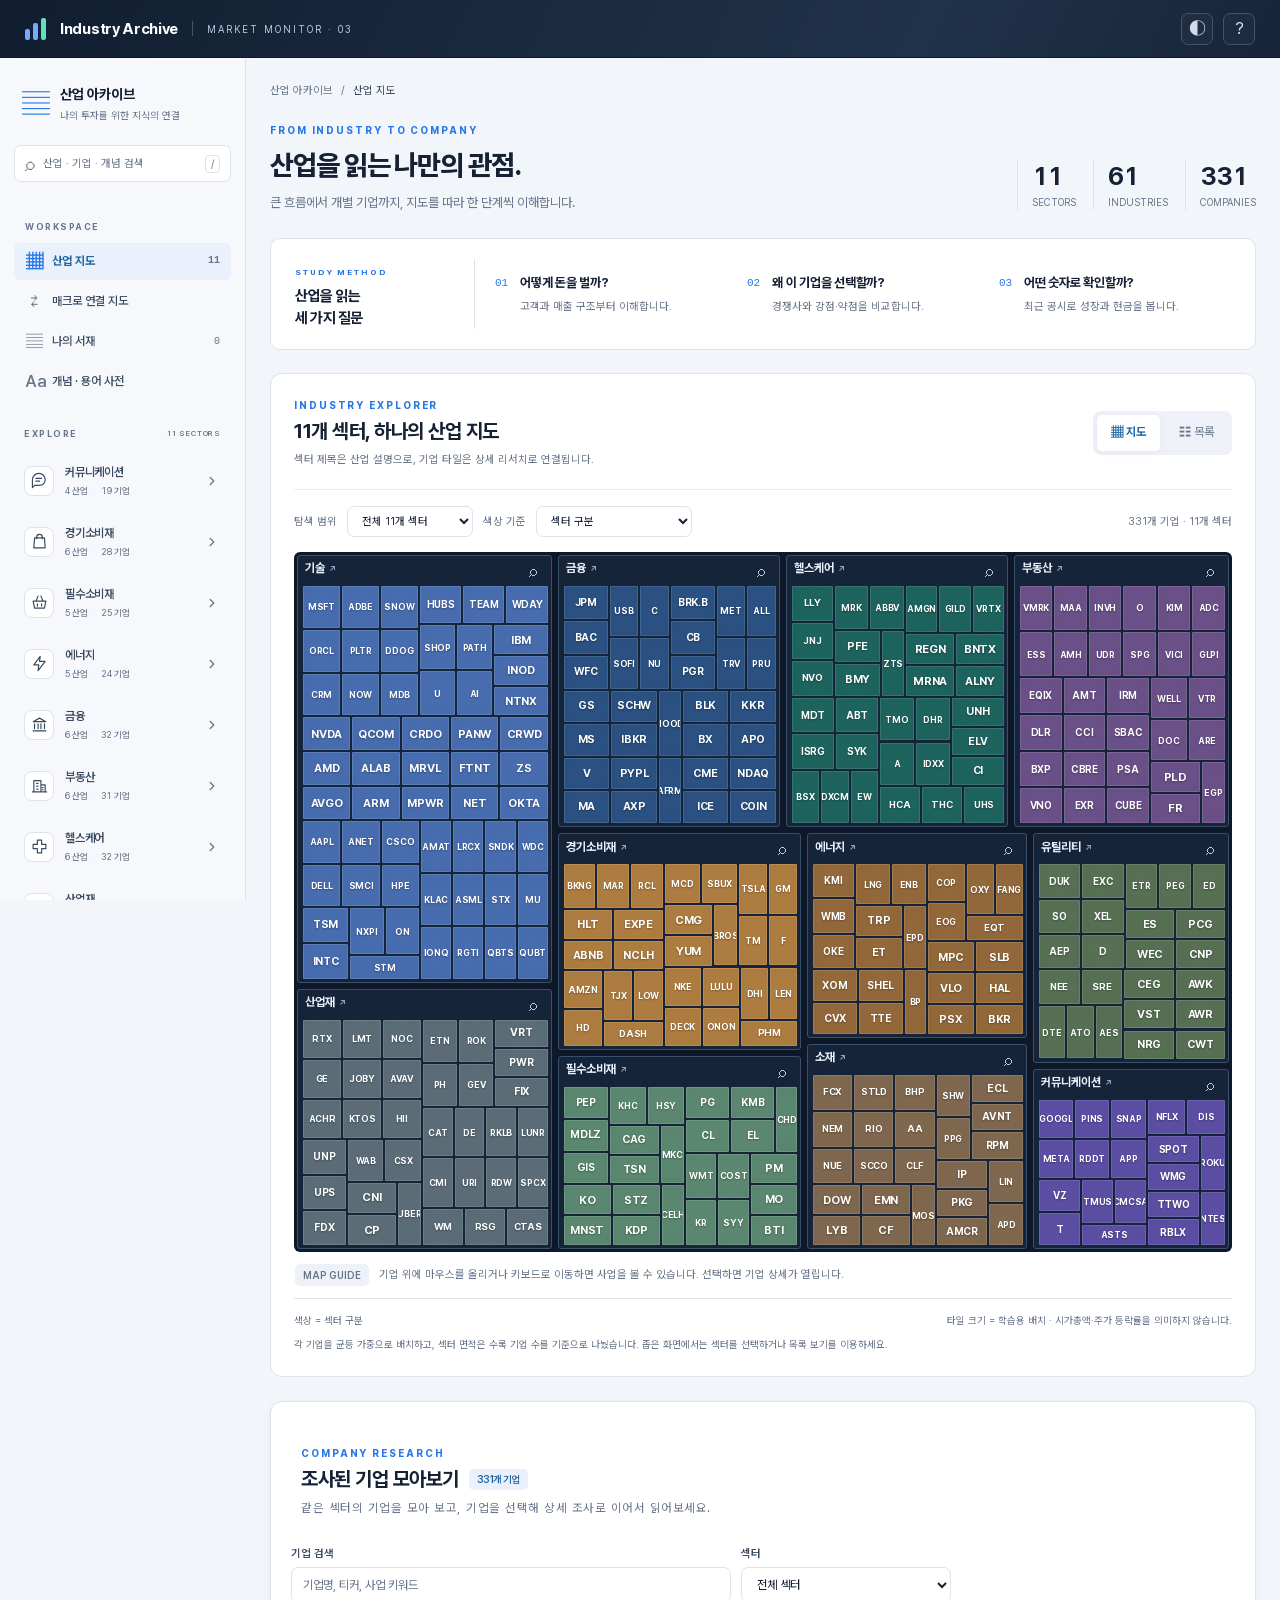
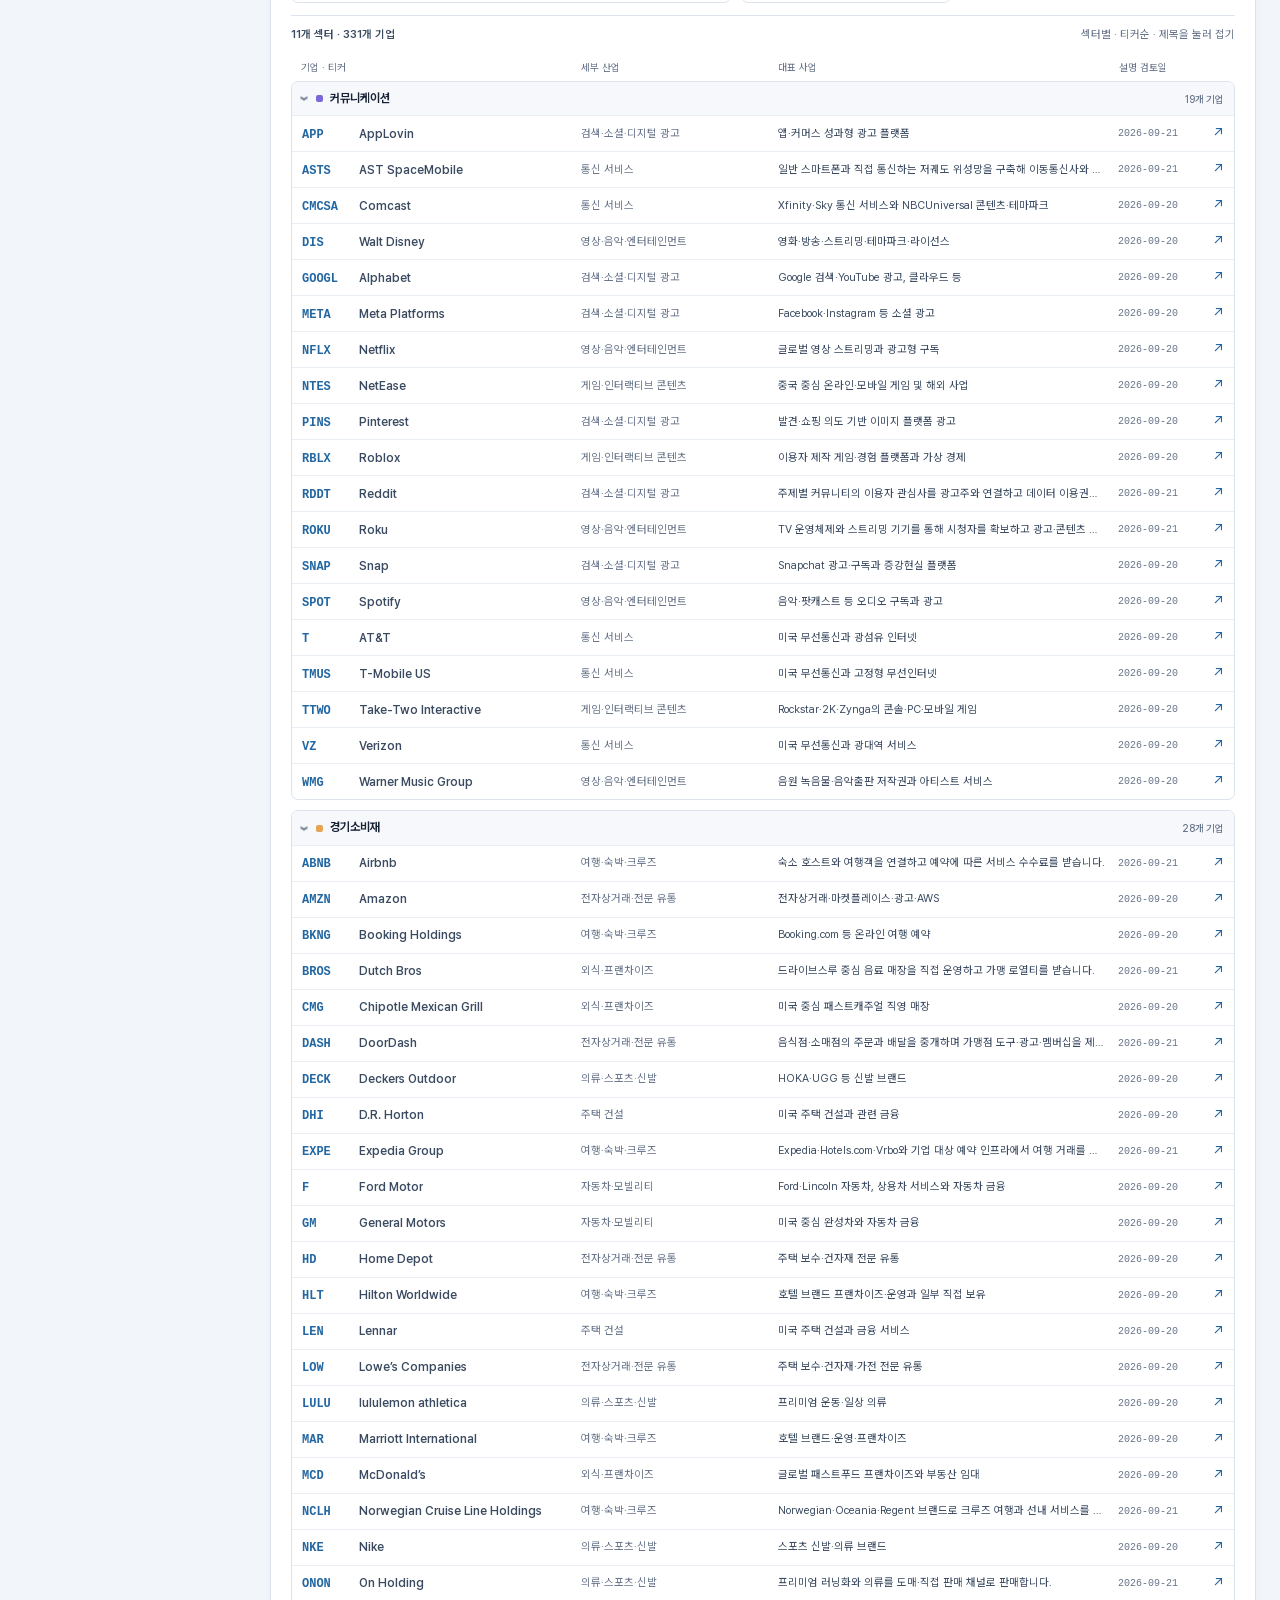
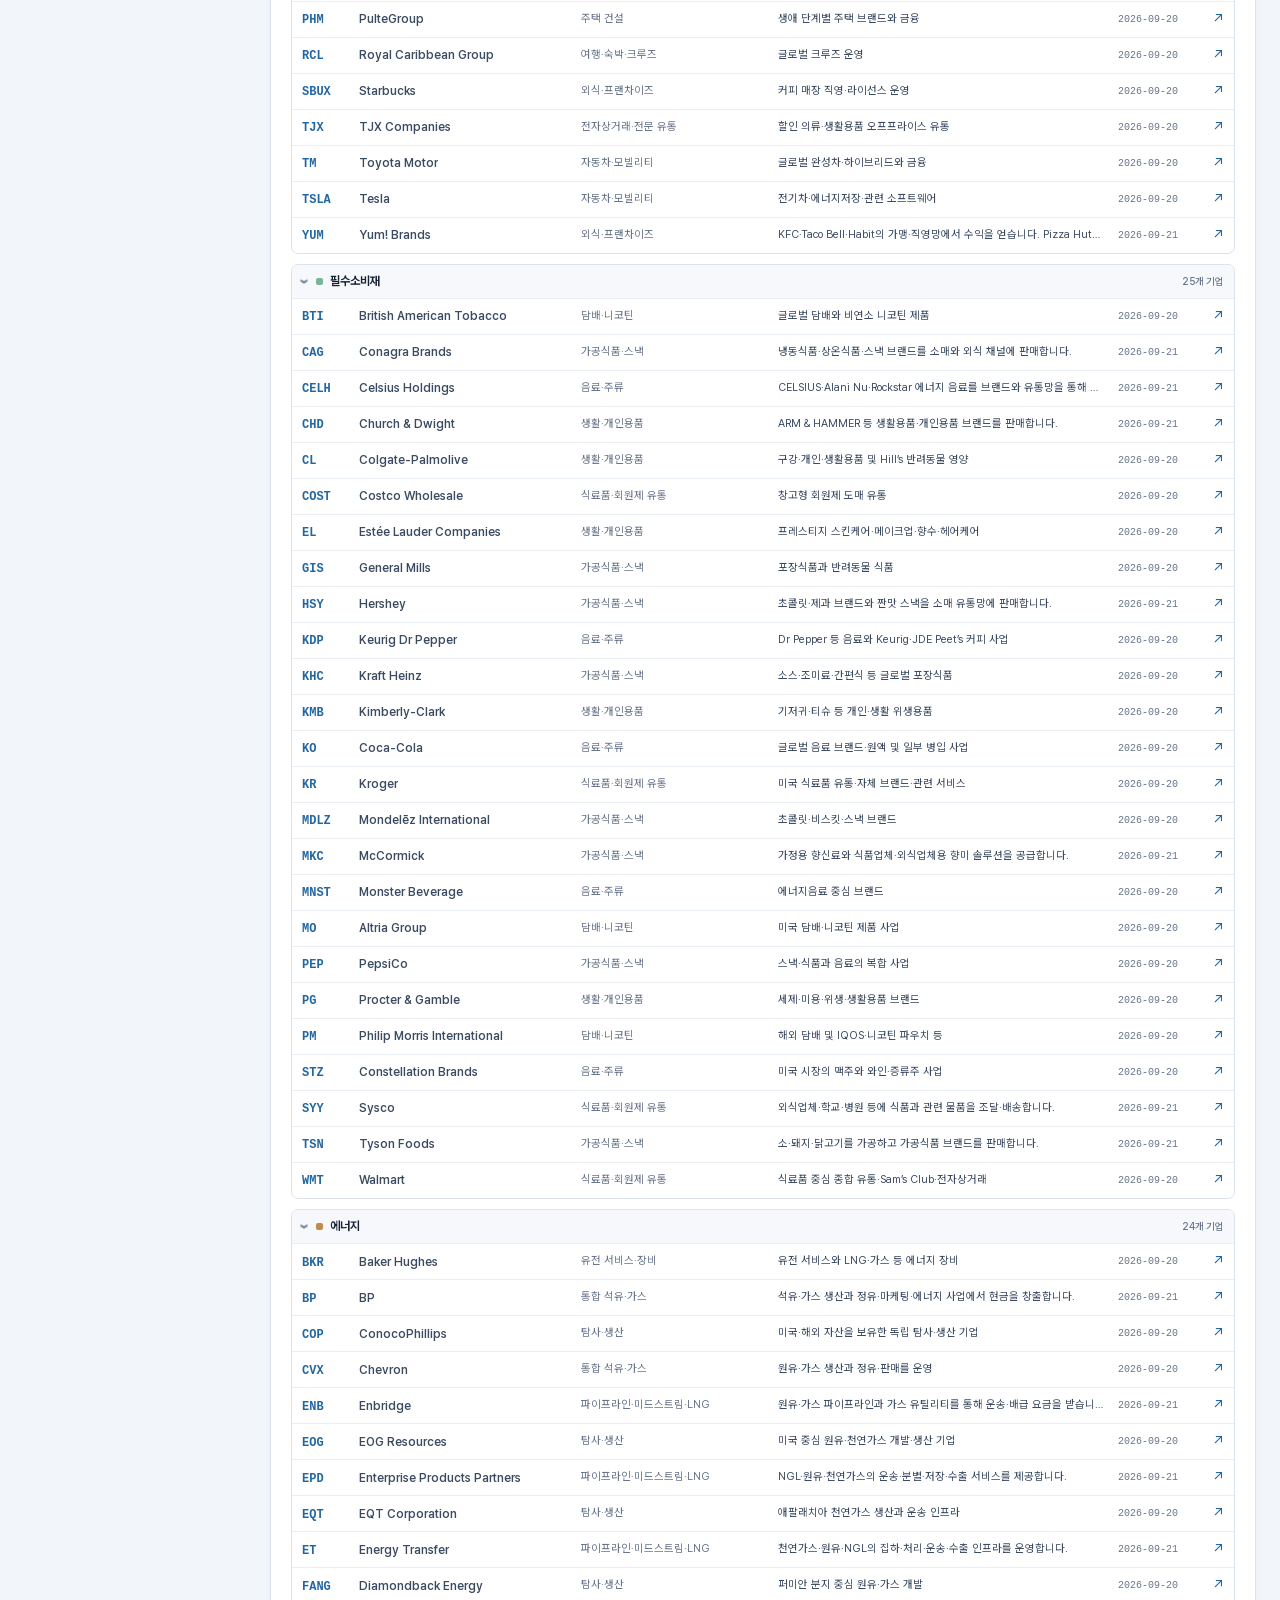
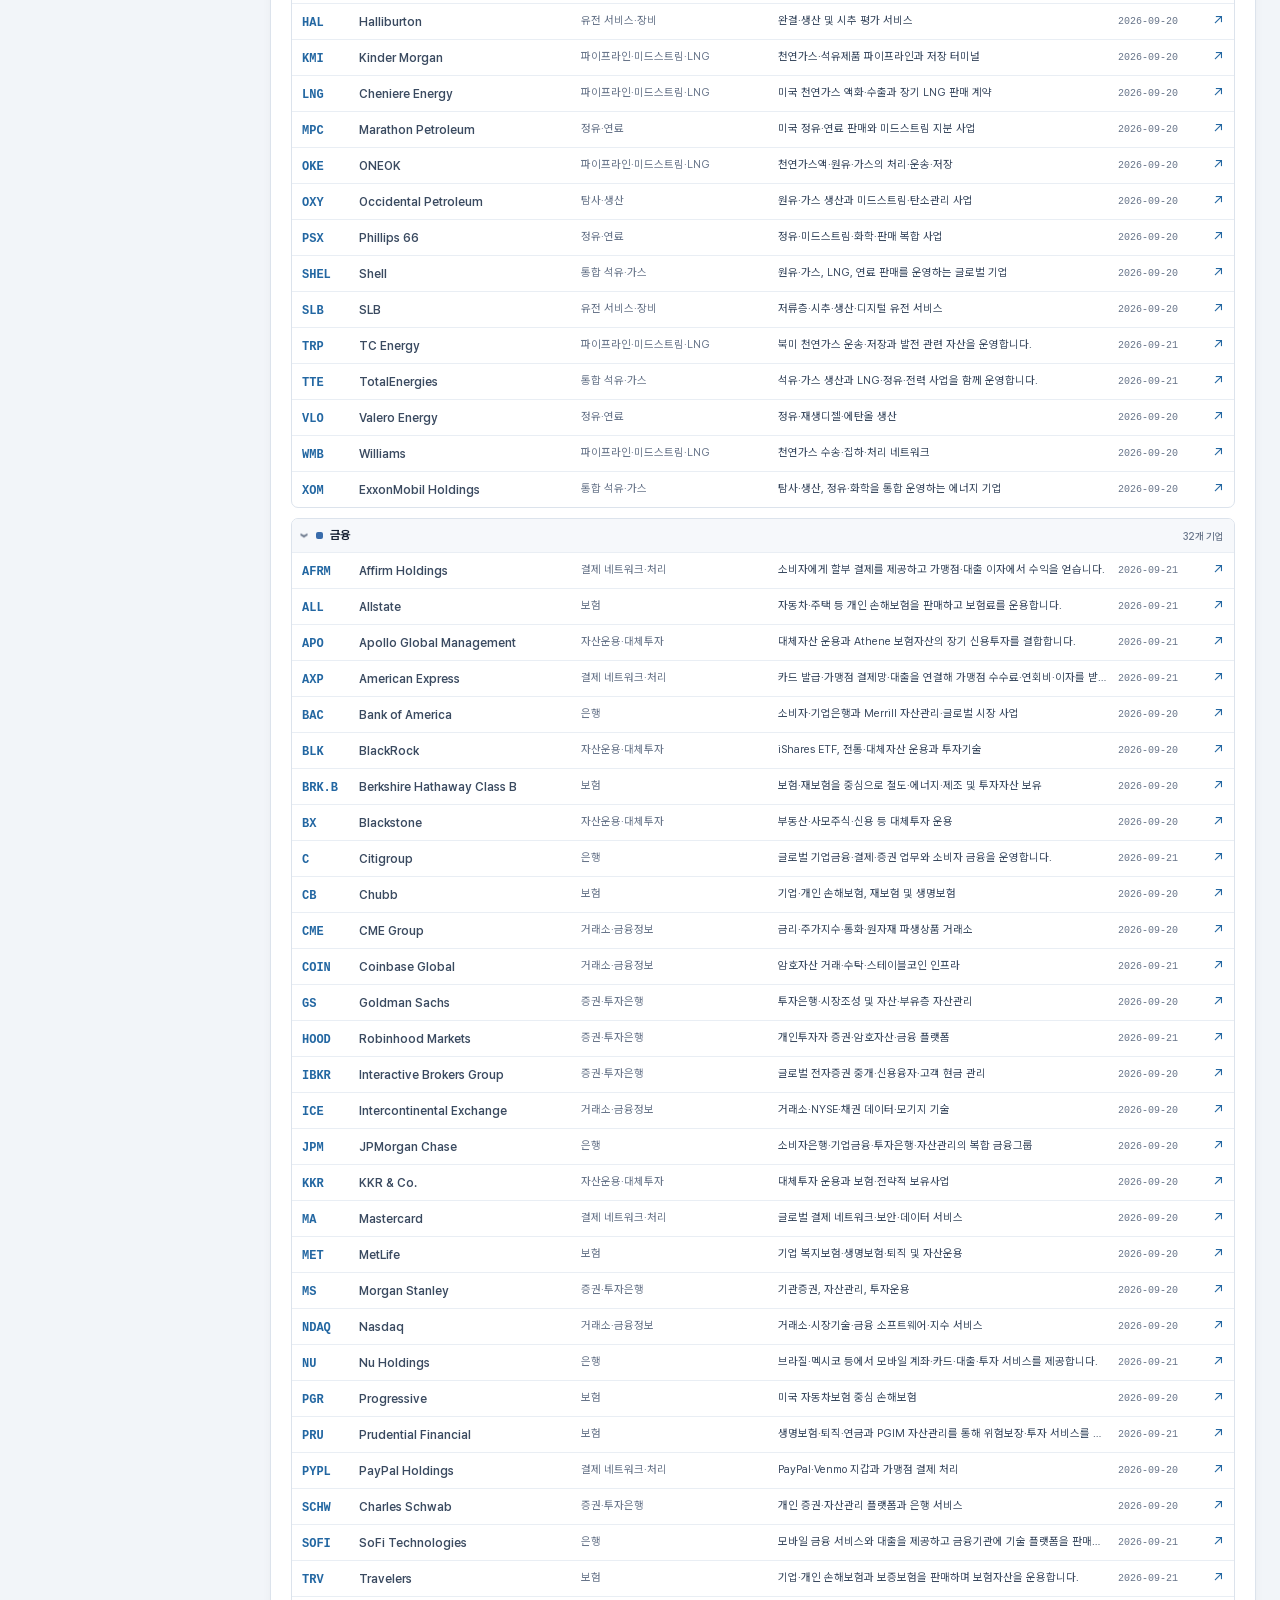
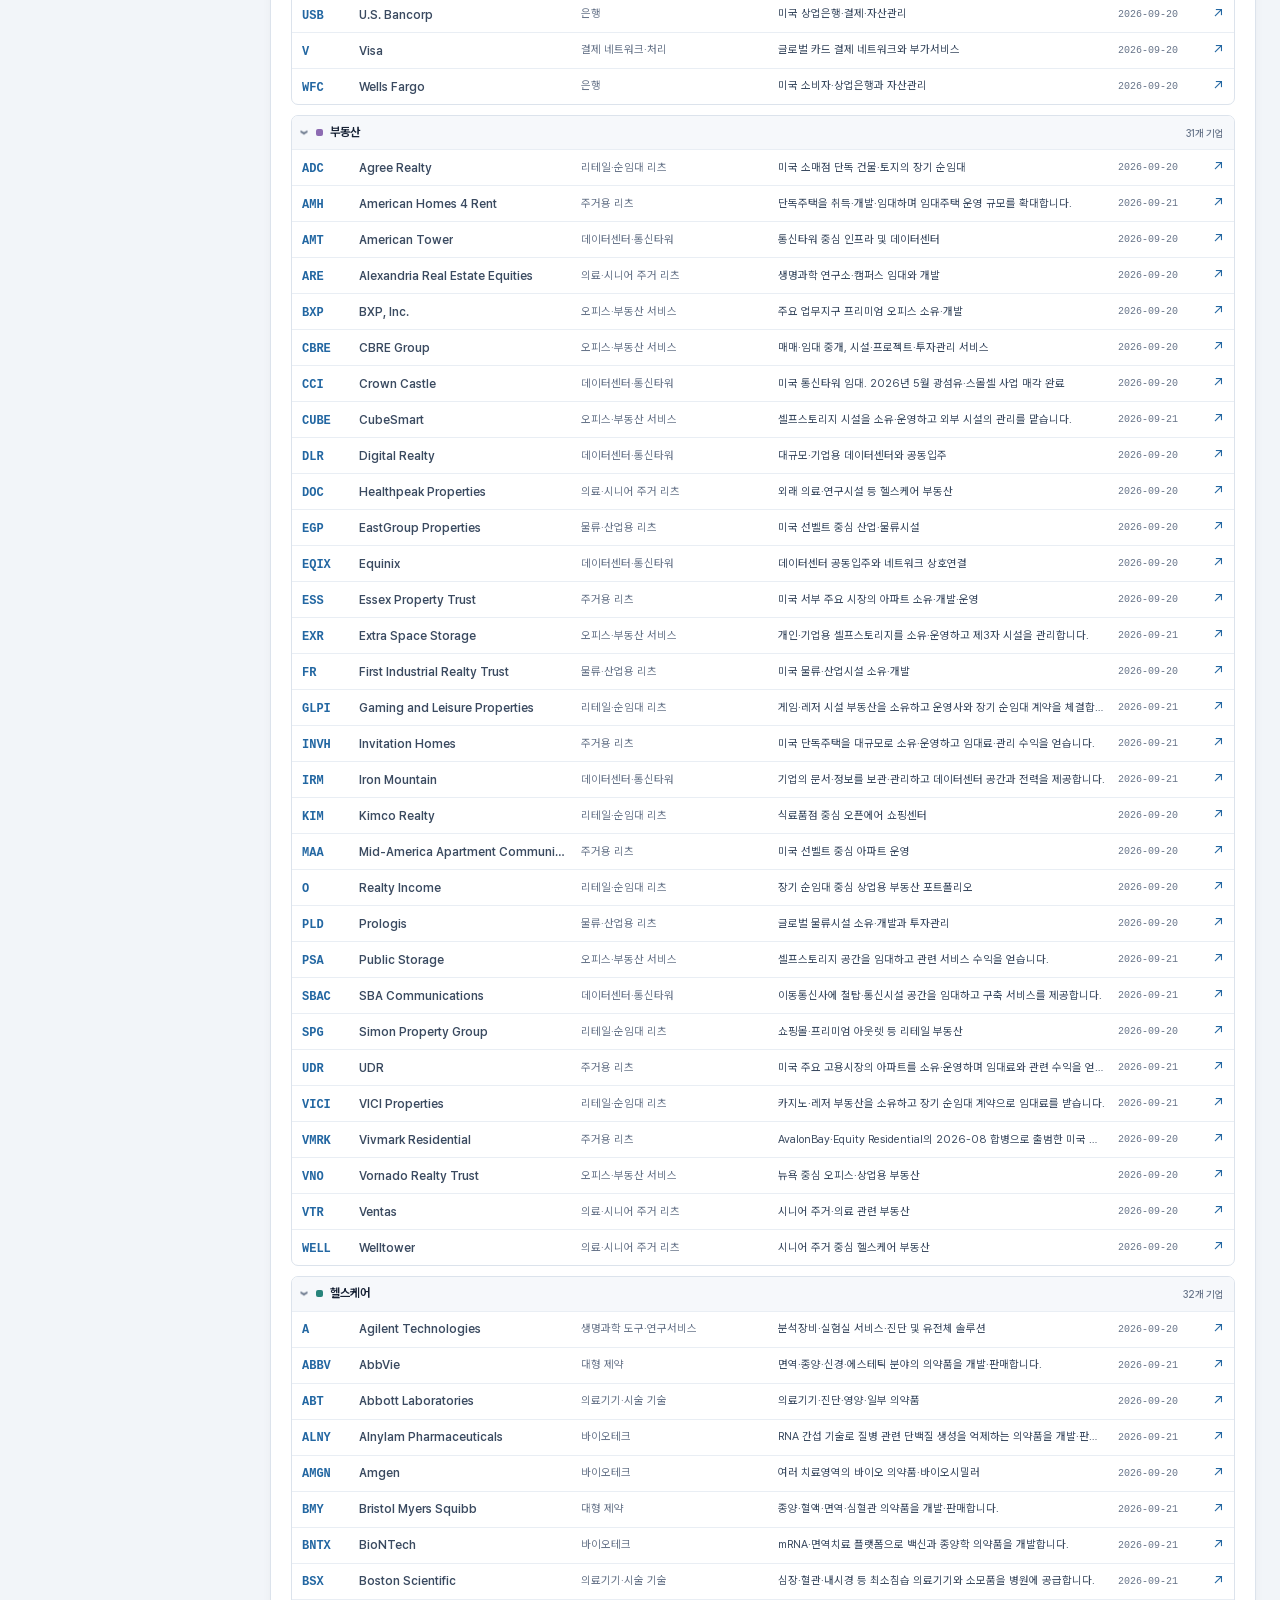
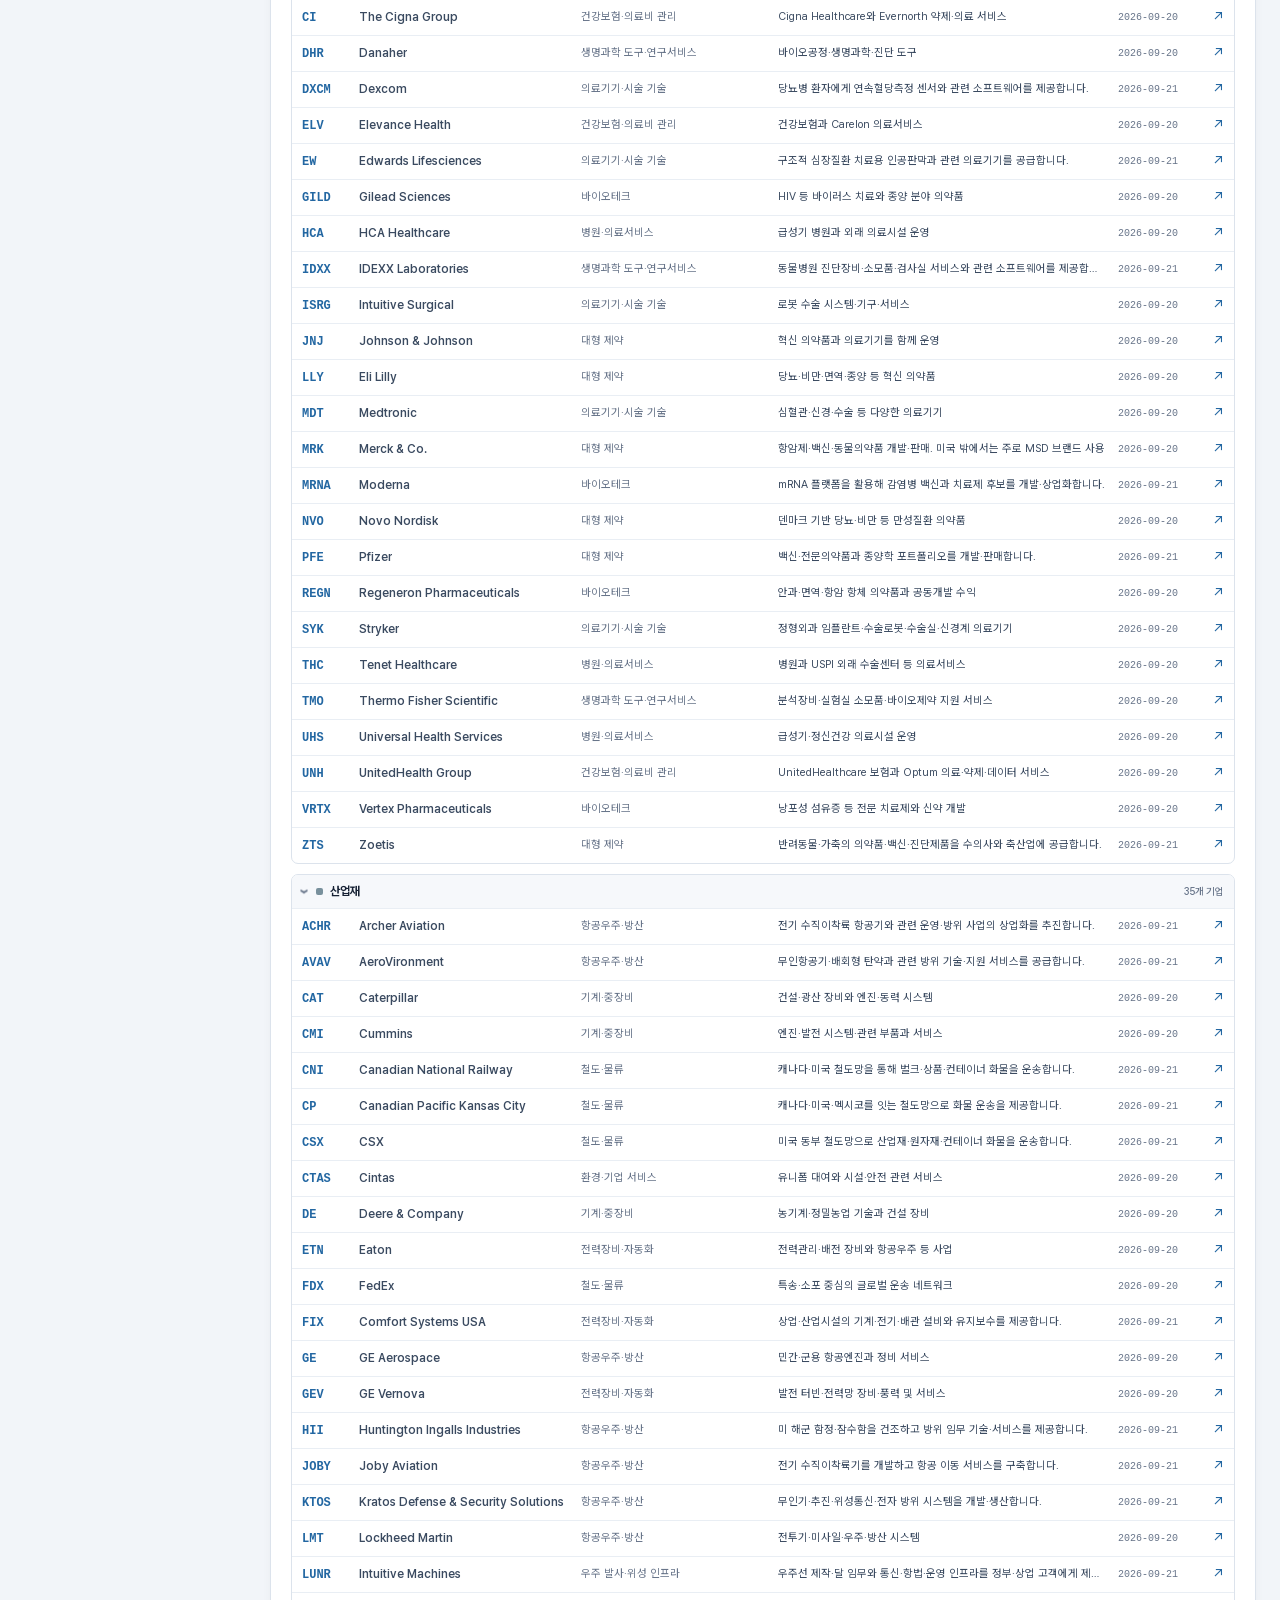
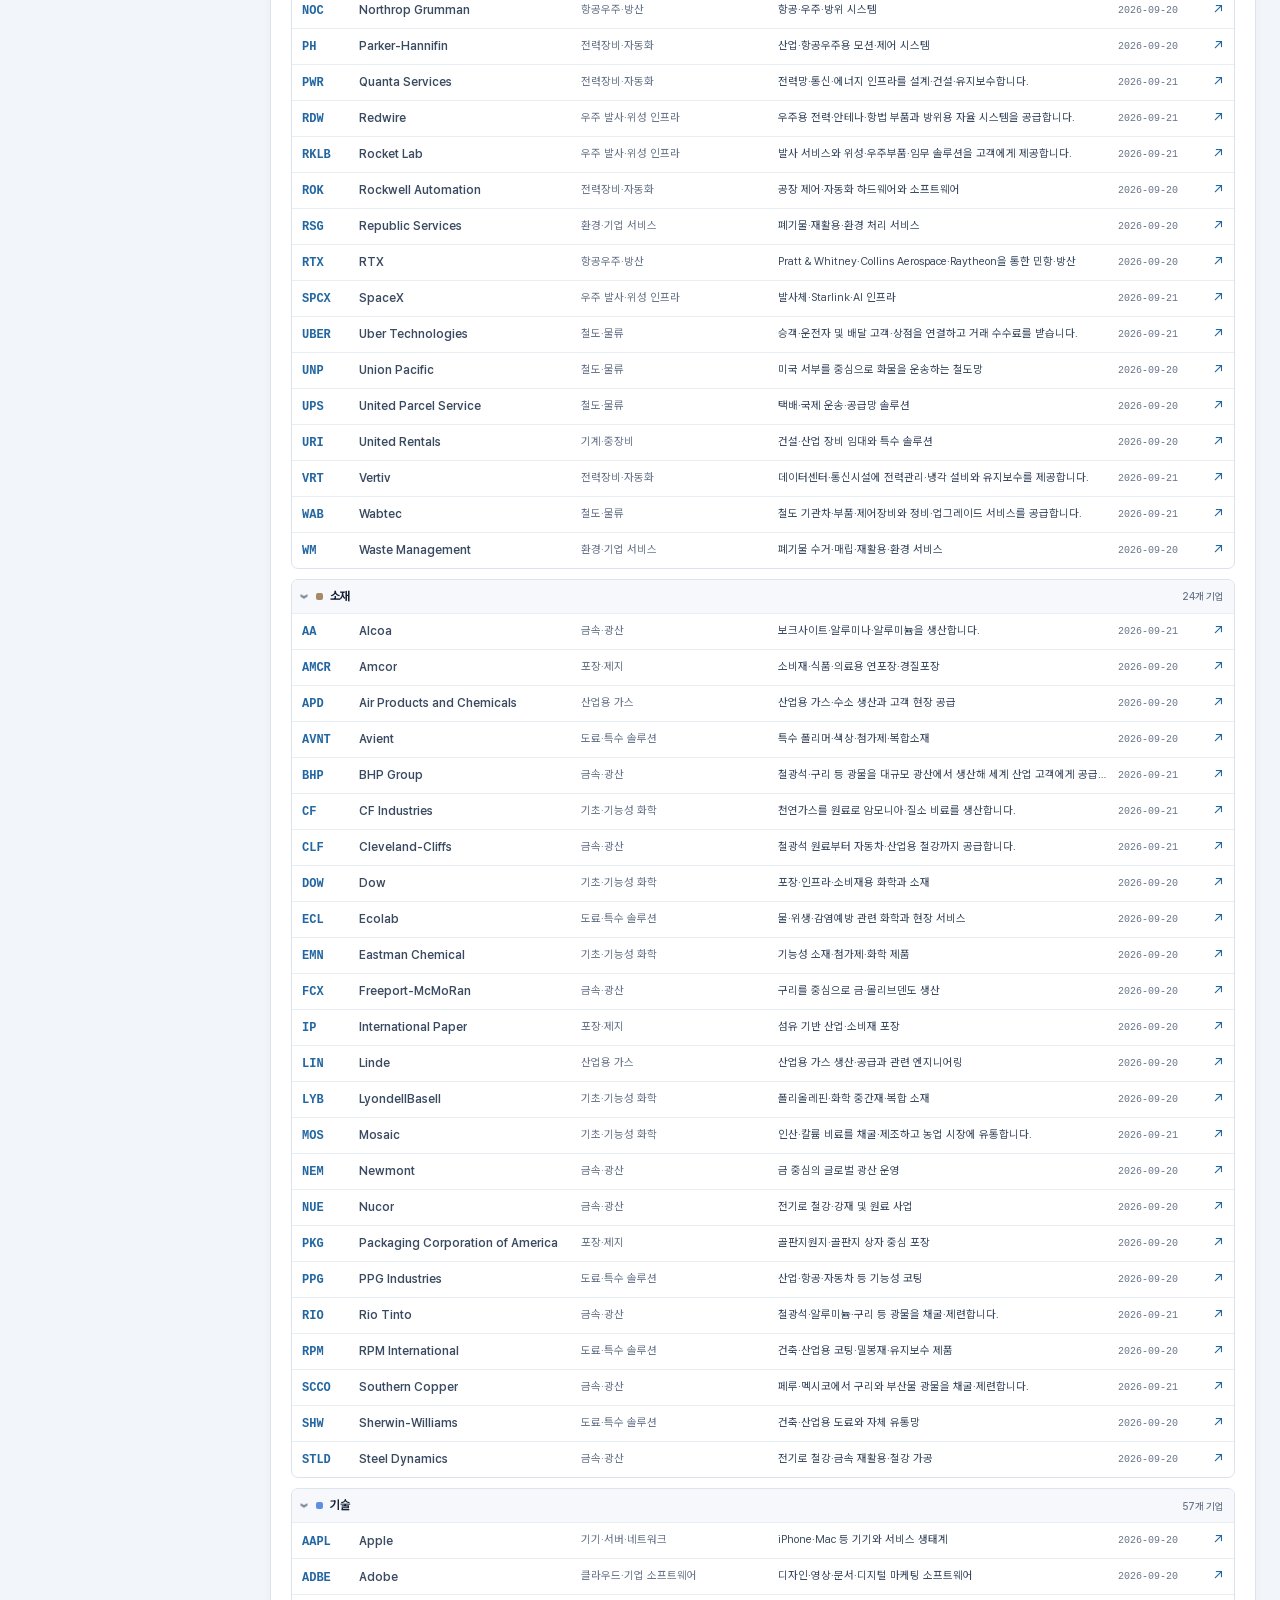
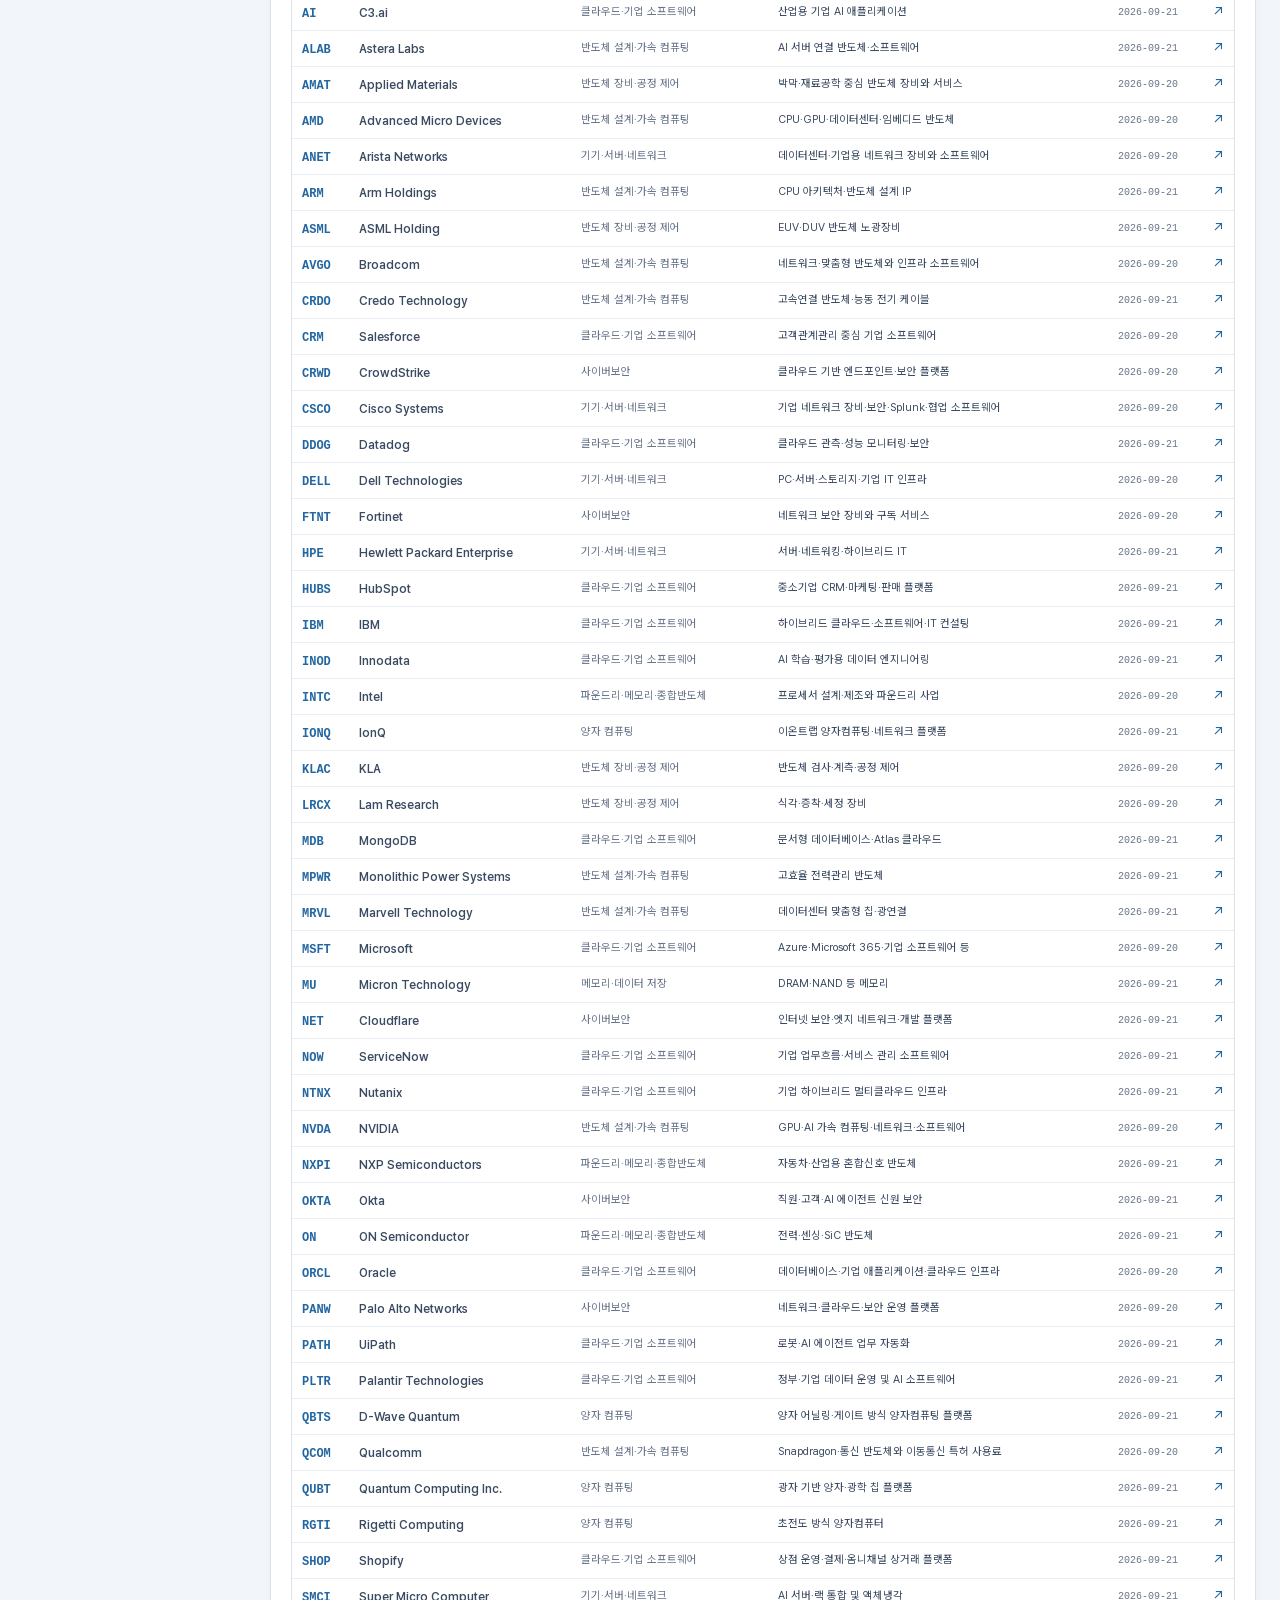
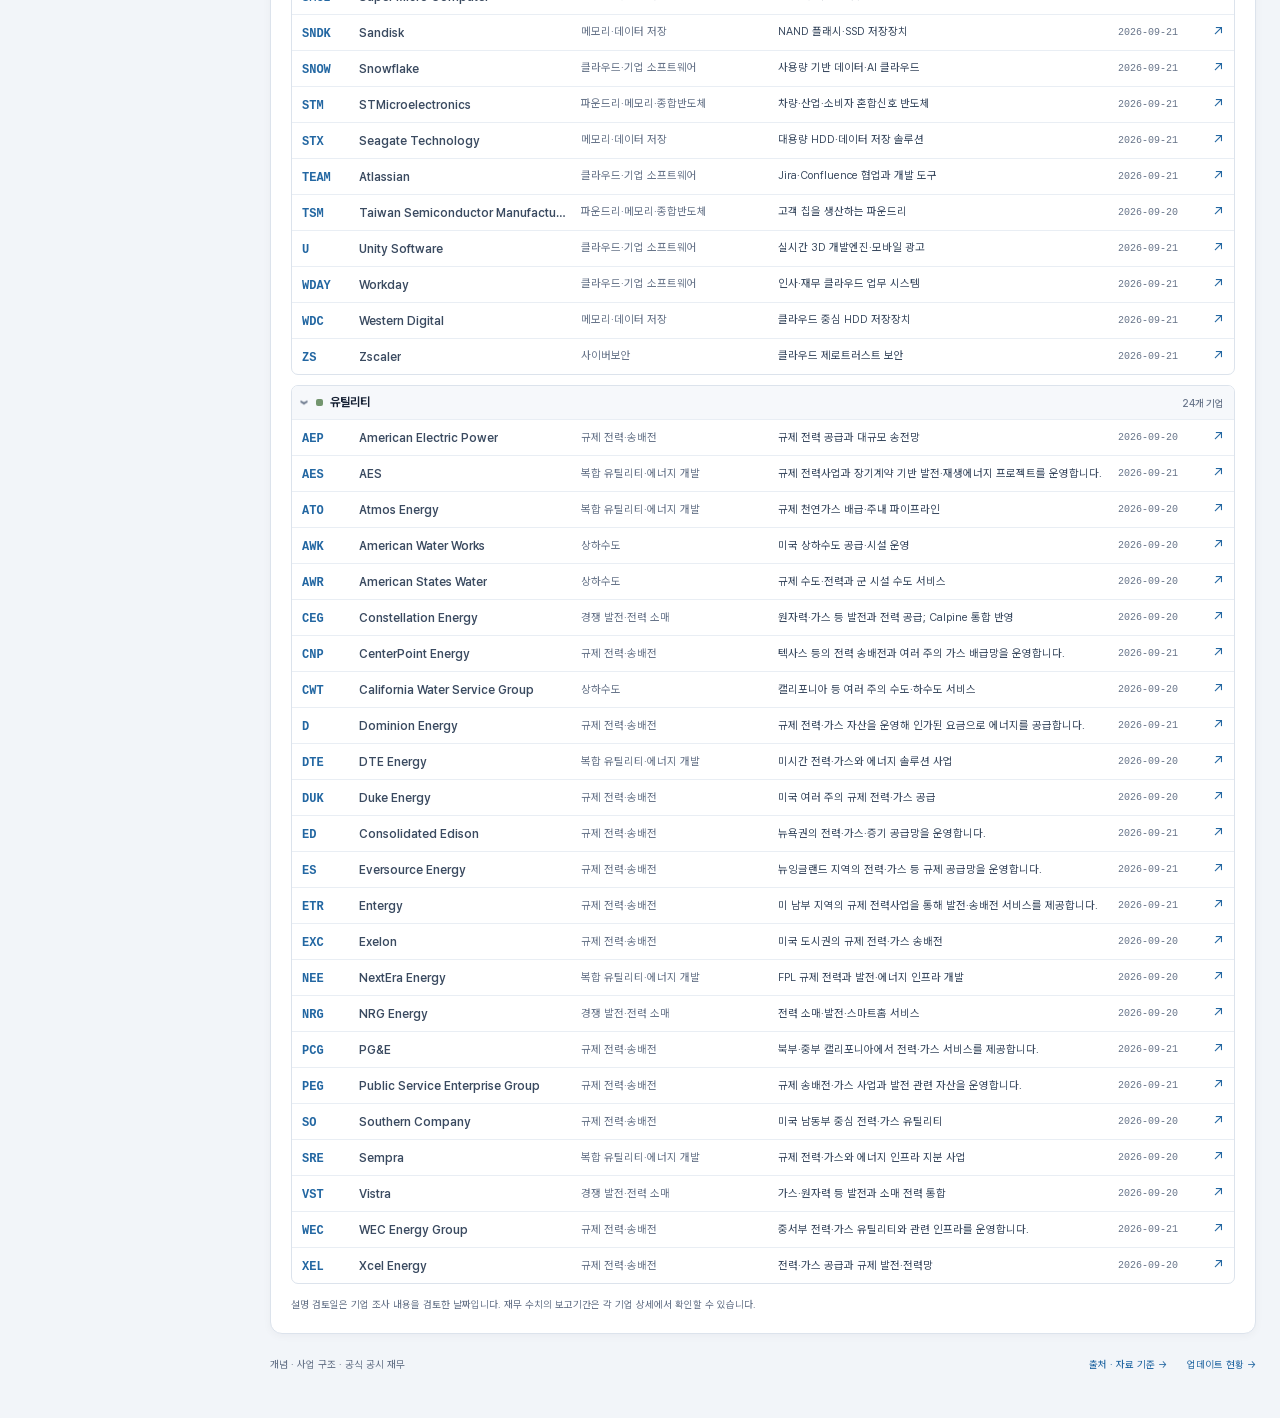
==== 3. Industry Study.html @ bf3fb8b1 "y" ====
<!doctype html>
<html lang="ko" data-theme="light">
<head>
  <meta charset="utf-8">
  <meta name="viewport" content="width=device-width, initial-scale=1">
  <meta name="theme-color" content="#152235">
  <meta name="description" content="매크로에서 산업, 비즈니스 모델에서 기업으로. 11개 섹터를 연결해서 공부하는 나만의 산업 아카이브.">
  <title>Industry Archive</title>
  <link rel="icon" type="image/svg+xml" href="[data-uri]">
  <style>
/* Pretendard v1.3.9 — SIL Open Font License 1.1
Copyright (c) 2021, Kil Hyung-jin (https://github.com/orioncactus/pretendard),
with Reserved Font Name Pretendard.

This Font Software is licensed under the SIL Open Font License, Version 1.1.
This license is copied below, and is also available with a FAQ at:
https://scripts.sil.org/OFL


-----------------------------------------------------------
SIL OPEN FONT LICENSE Version 1.1 - 26 February 2007
-----------------------------------------------------------

PREAMBLE
The goals of the Open Font License (OFL) are to stimulate worldwide
development of collaborative font projects, to support the font creation
efforts of academic and linguistic communities, and to provide a free and
open framework in which fonts may be shared and improved in partnership
with others.

The OFL allows the licensed fonts to be used, studied, modified and
redistributed freely as long as they are not sold by themselves. The
fonts, including any derivative works, can be bundled, embedded,
redistributed and/or sold with any software provided that any reserved
names are not used by derivative works. The fonts and derivatives,
however, cannot be released under any other type of license. The
requirement for fonts to remain under this license does not apply
to any document created using the fonts or their derivatives.

DEFINITIONS
"Font Software" refers to the set of files released by the Copyright
Holder(s) under this license and clearly marked as such. This may
include source files, build scripts and documentation.

"Reserved Font Name" refers to any names specified as such after the
copyright statement(s).

"Original Version" refers to the collection of Font Software components as
distributed by the Copyright Holder(s).

"Modified Version" refers to any derivative made by adding to, deleting,
or substituting -- in part or in whole -- any of the components of the
Original Version, by changing formats or by porting the Font Software to a
new environment.

"Author" refers to any designer, engineer, programmer, technical
writer or other person who contributed to the Font Software.

PERMISSION & CONDITIONS
Permission is hereby granted, free of charge, to any person obtaining
a copy of the Font Software, to use, study, copy, merge, embed, modify,
redistribute, and sell modified and unmodified copies of the Font
Software, subject to the following conditions:

1) Neither the Font Software nor any of its individual components,
in Original or Modified Versions, may be sold by itself.

2) Original or Modified Versions of the Font Software may be bundled,
redistributed and/or sold with any software, provided that each copy
contains the above copyright notice and this license. These can be
included either as stand-alone text files, human-readable headers or
in the appropriate machine-readable metadata fields within text or
binary files as long as those fields can be easily viewed by the user.

3) No Modified Version of the Font Software may use the Reserved Font
Name(s) unless explicit written permission is granted by the corresponding
Copyright Holder. This restriction only applies to the primary font name as
presented to the users.

4) The name(s) of the Copyright Holder(s) or the Author(s) of the Font
Software shall not be used to promote, endorse or advertise any
Modified Version, except to acknowledge the contribution(s) of the
Copyright Holder(s) and the Author(s) or with their explicit written
permission.

5) The Font Software, modified or unmodified, in part or in whole,
must be distributed entirely under this license, and must not be
distributed under any other license. The requirement for fonts to
remain under this license does not apply to any document created
using the Font Software.

TERMINATION
This license becomes null and void if any of the above conditions are
not met.

DISCLAIMER
THE FONT SOFTWARE IS PROVIDED "AS IS", WITHOUT WARRANTY OF ANY KIND,
EXPRESS OR IMPLIED, INCLUDING BUT NOT LIMITED TO ANY WARRANTIES OF
MERCHANTABILITY, FITNESS FOR A PARTICULAR PURPOSE AND NONINFRINGEMENT
OF COPYRIGHT, PATENT, TRADEMARK, OR OTHER RIGHT. IN NO EVENT SHALL THE
COPYRIGHT HOLDER BE LIABLE FOR ANY CLAIM, DAMAGES OR OTHER LIABILITY,
INCLUDING ANY GENERAL, SPECIAL, INDIRECT, INCIDENTAL, OR CONSEQUENTIAL
DAMAGES, WHETHER IN AN ACTION OF CONTRACT, TORT OR OTHERWISE, ARISING
FROM, OUT OF THE USE OR INABILITY TO USE THE FONT SOFTWARE OR FROM
OTHER DEALINGS IN THE FONT SOFTWARE.

*/
@font-face{font-family:'Pretendard Variable';font-style:normal;font-weight:45 920;font-display:swap;src:url([data-uri]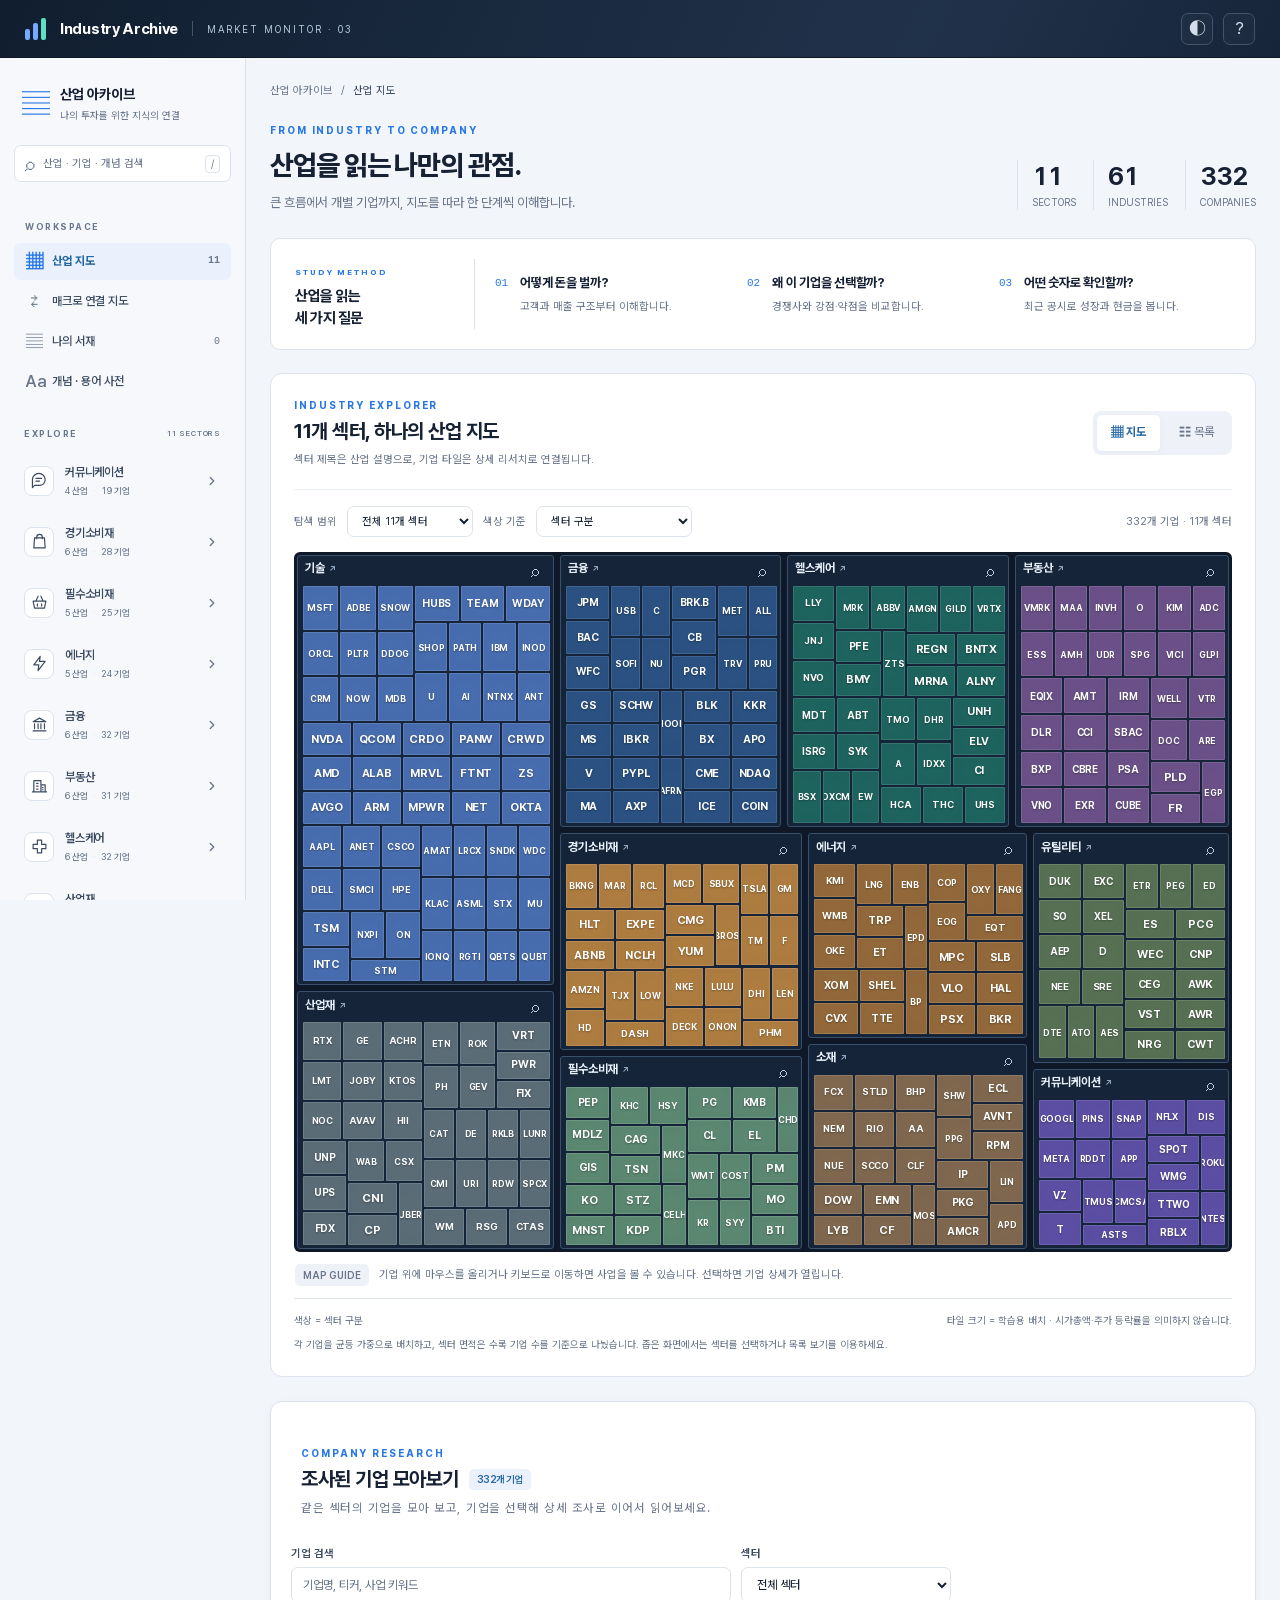
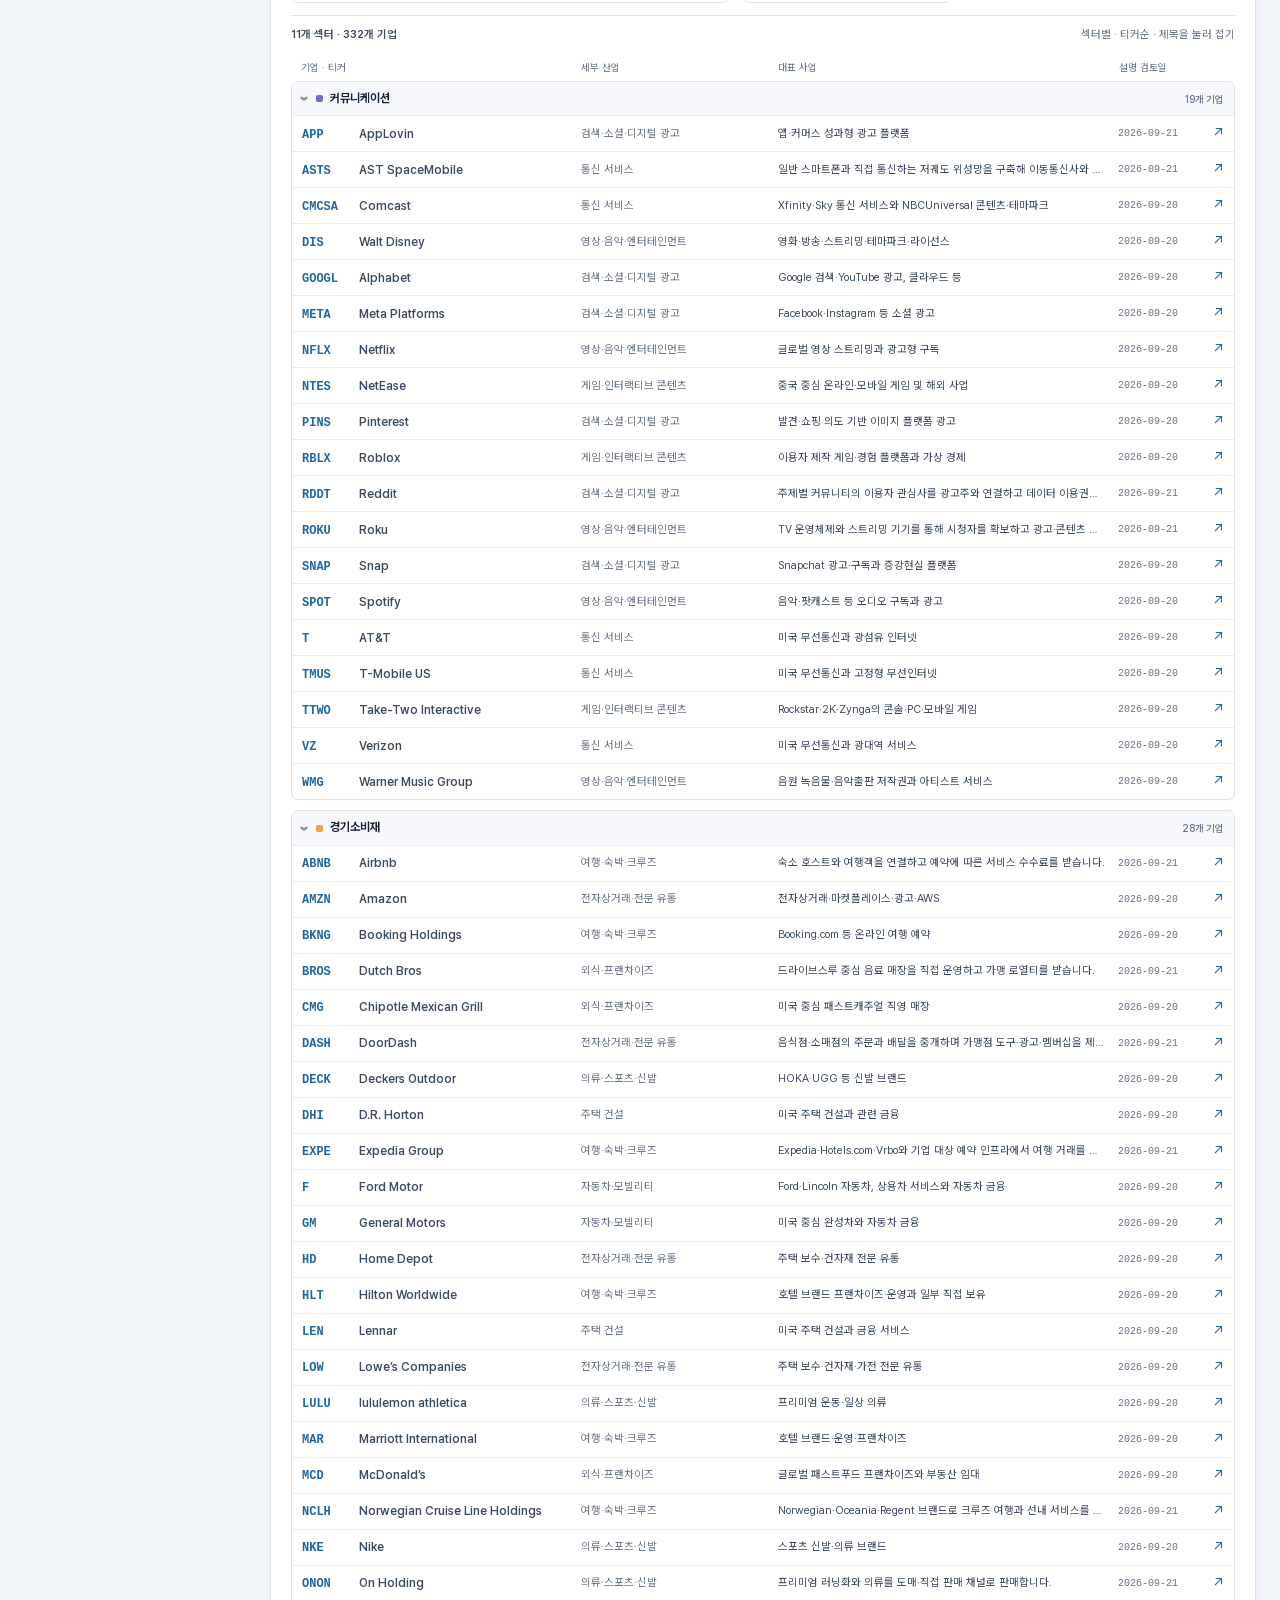
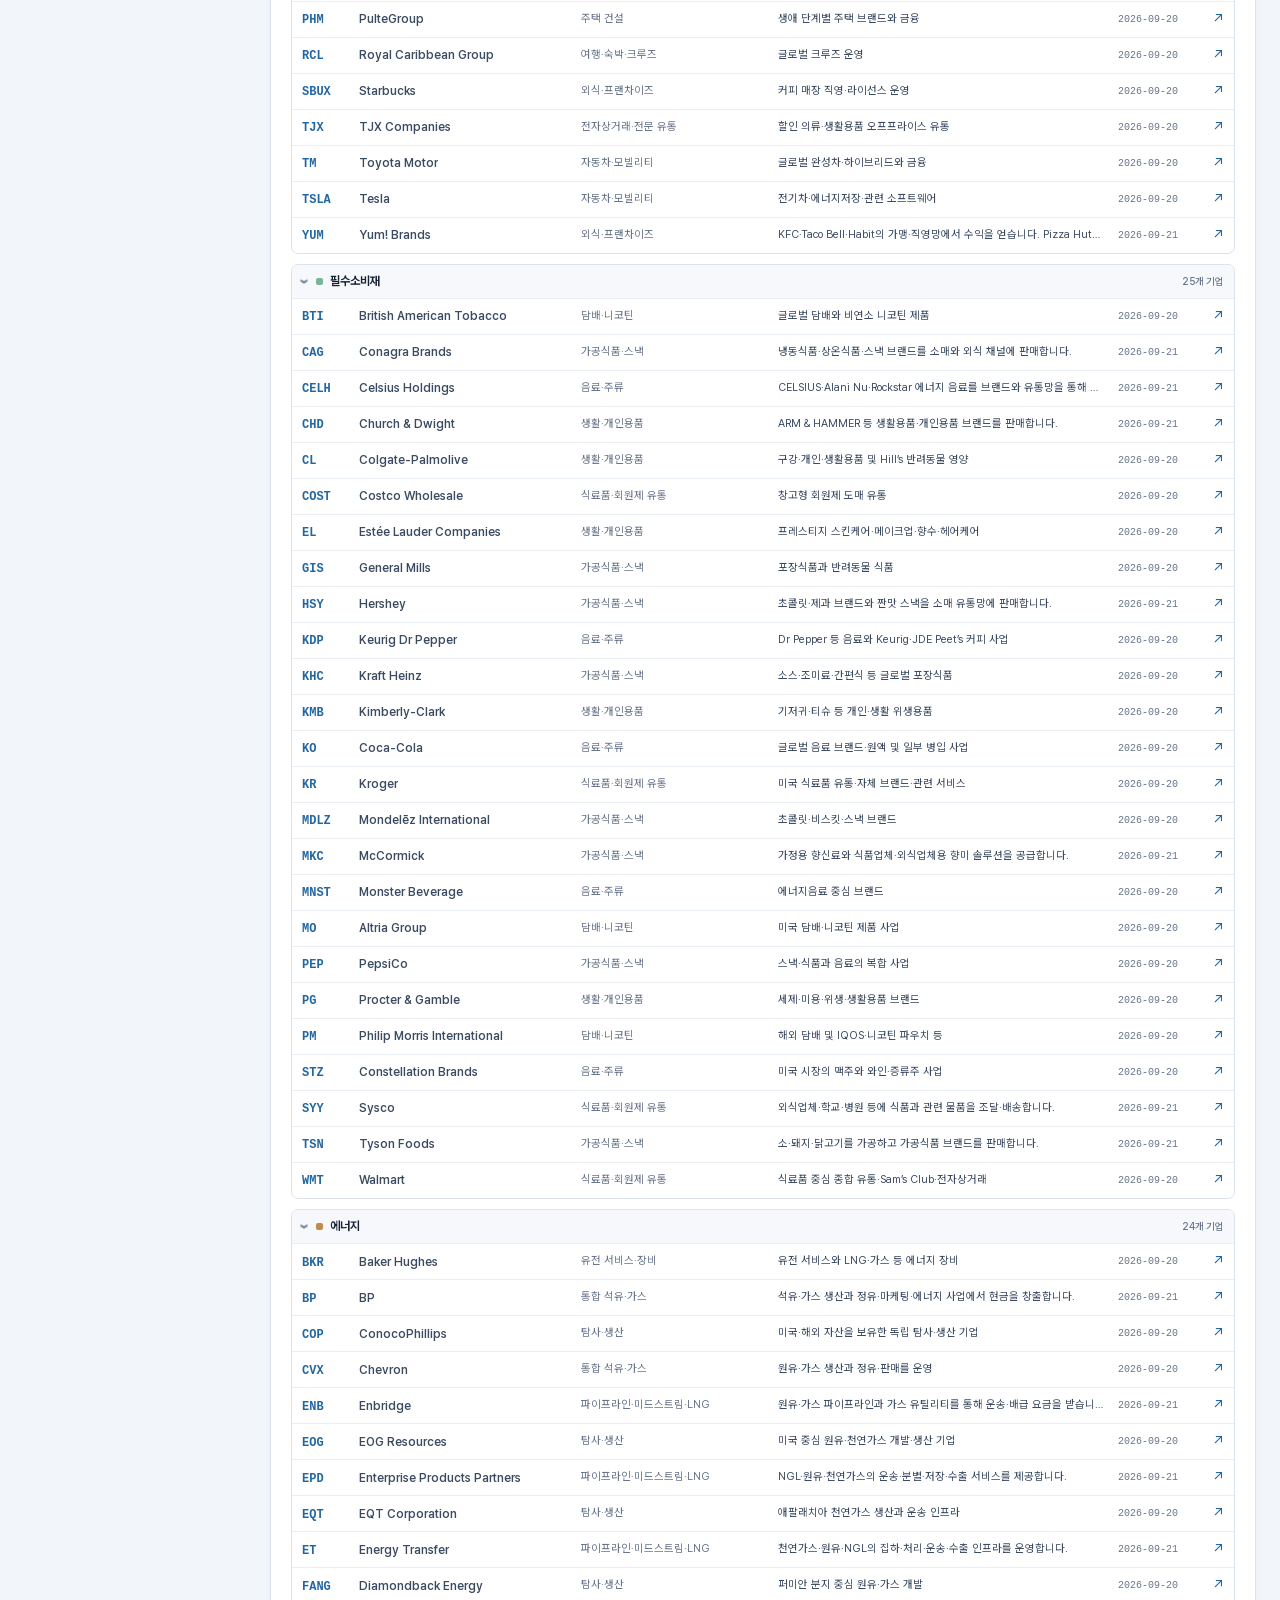
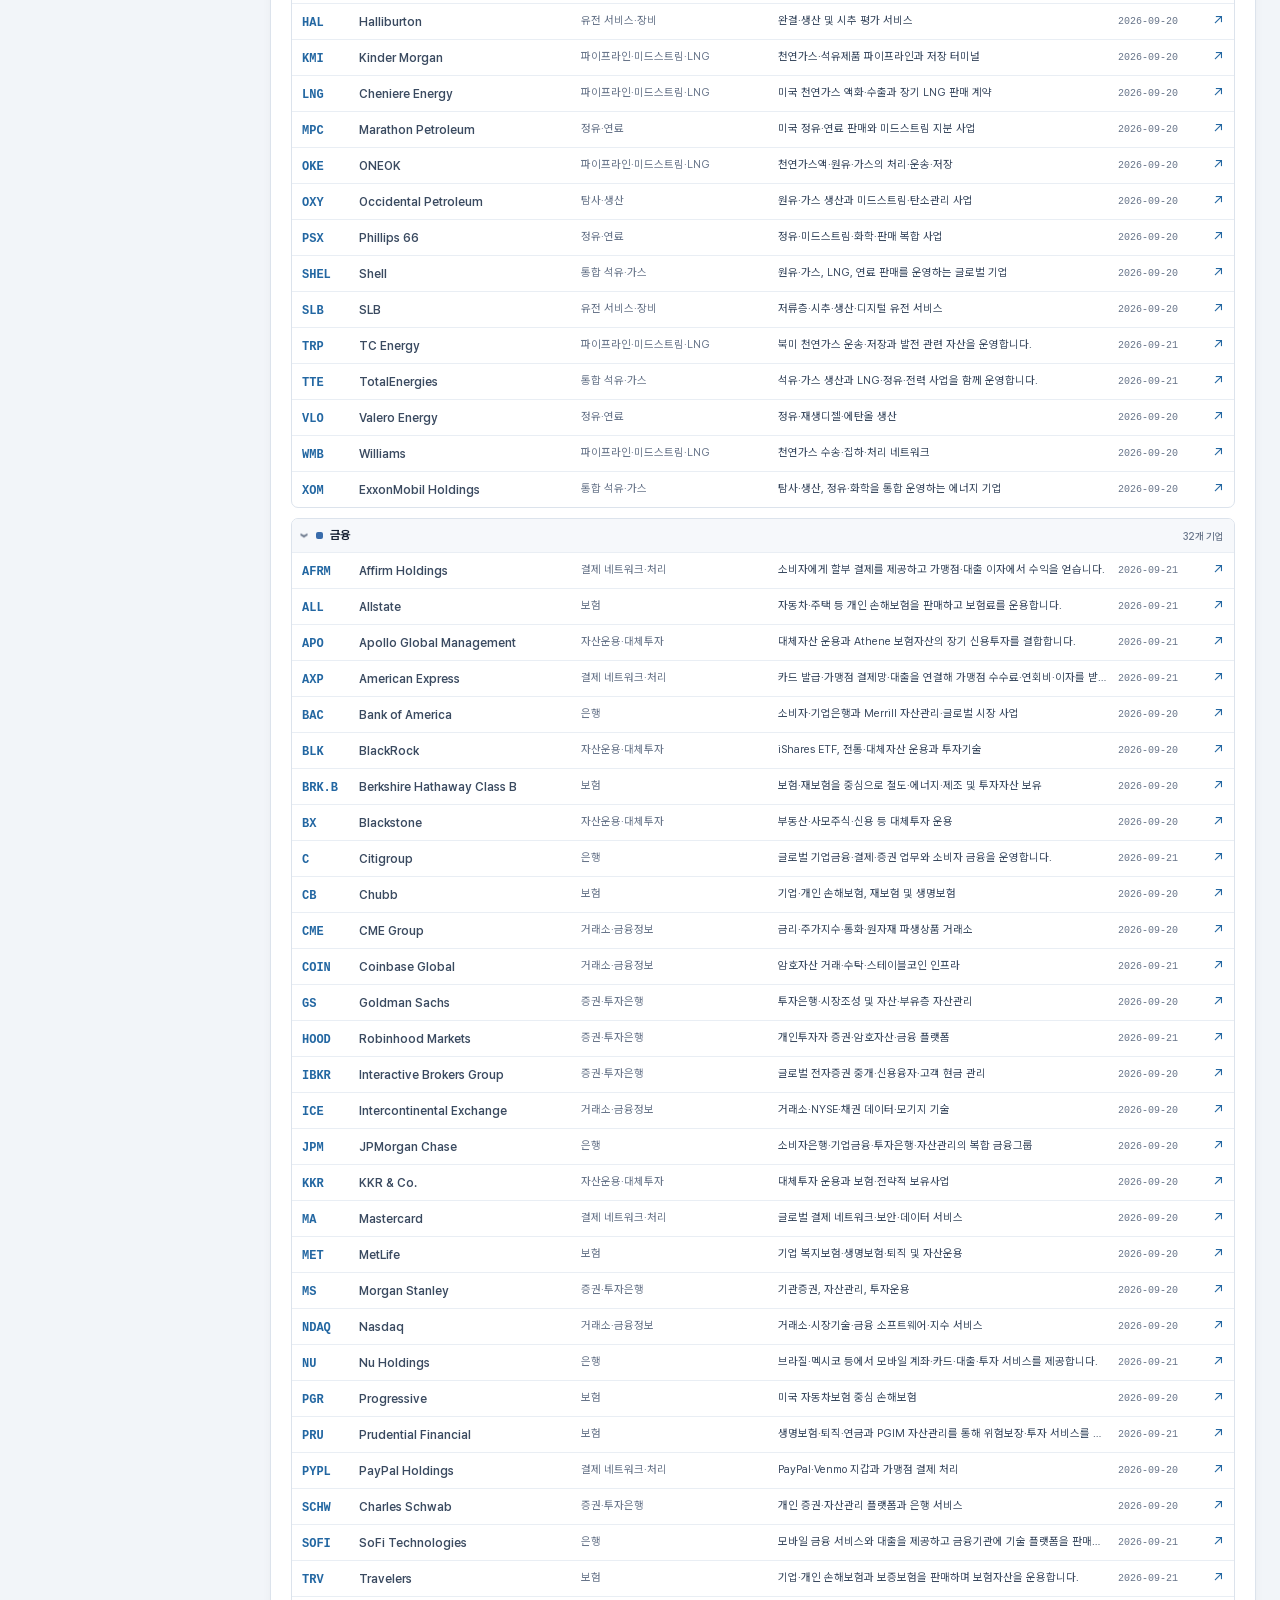
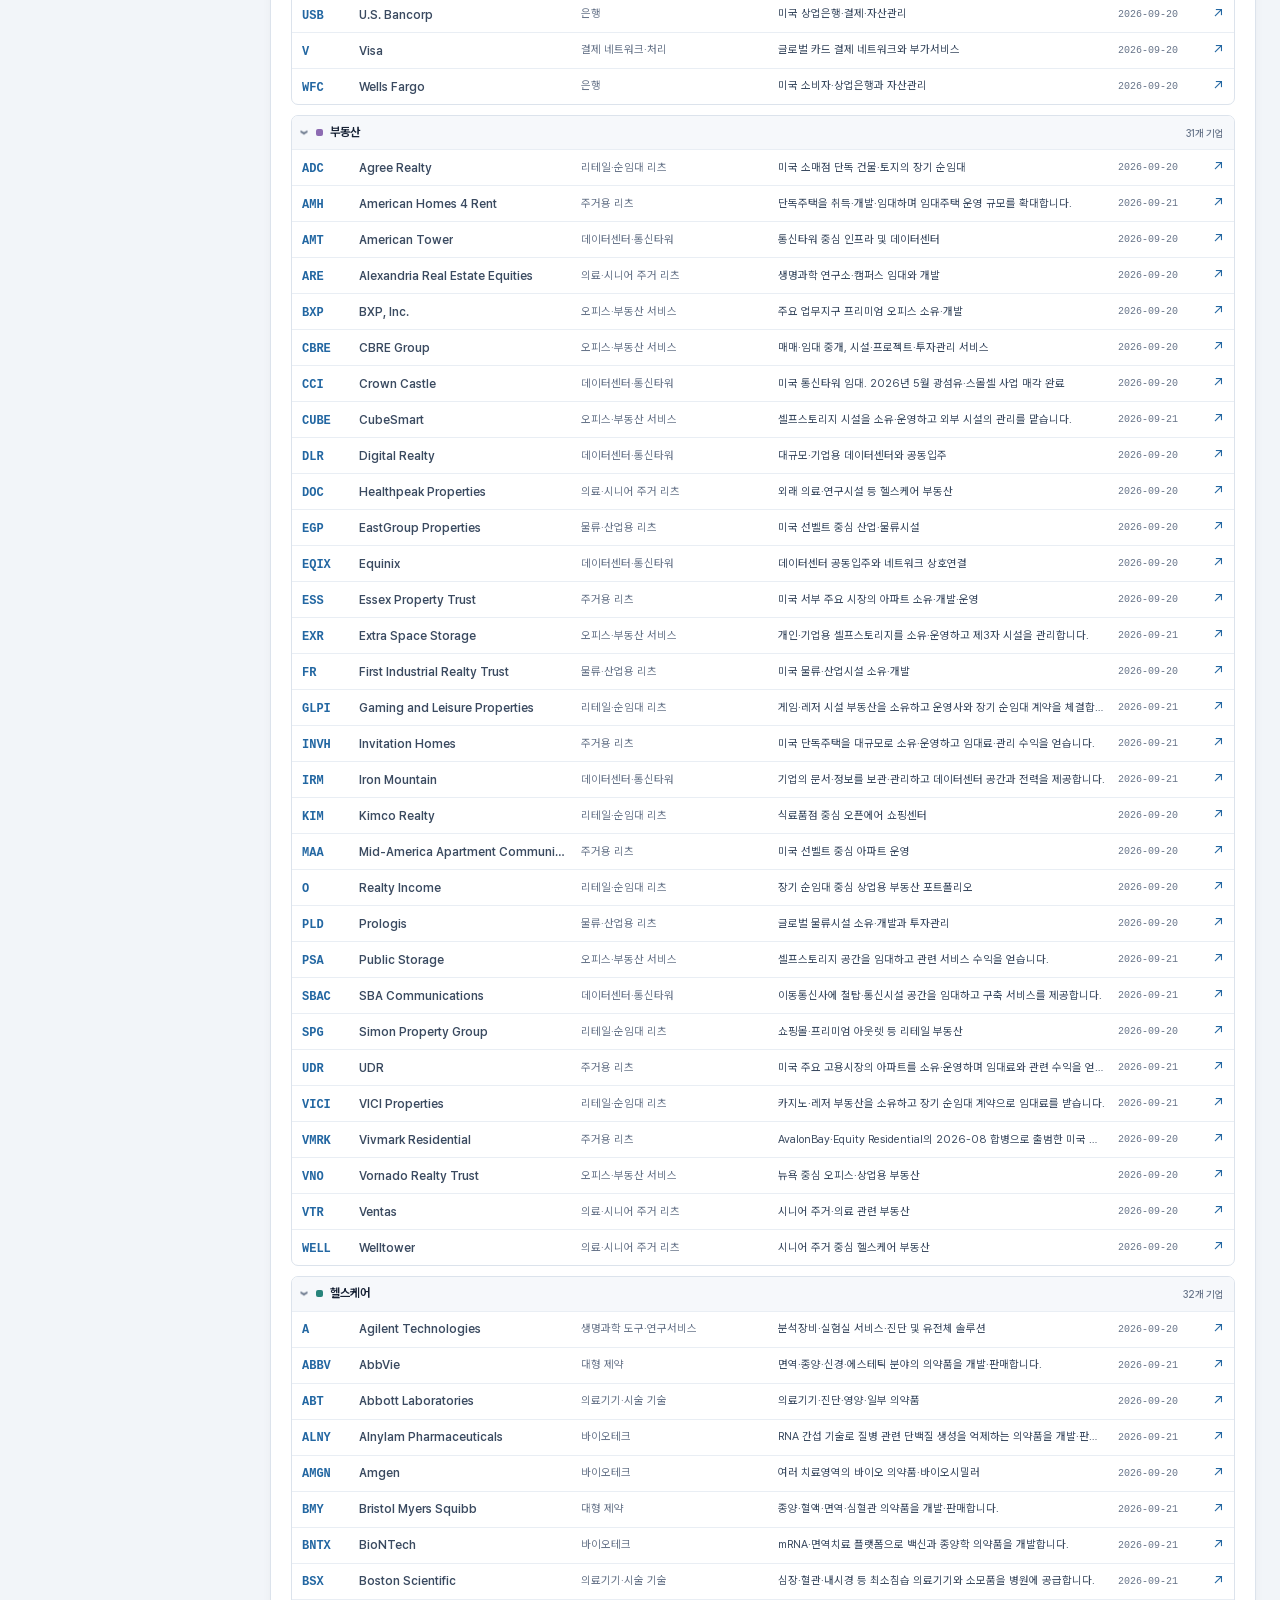
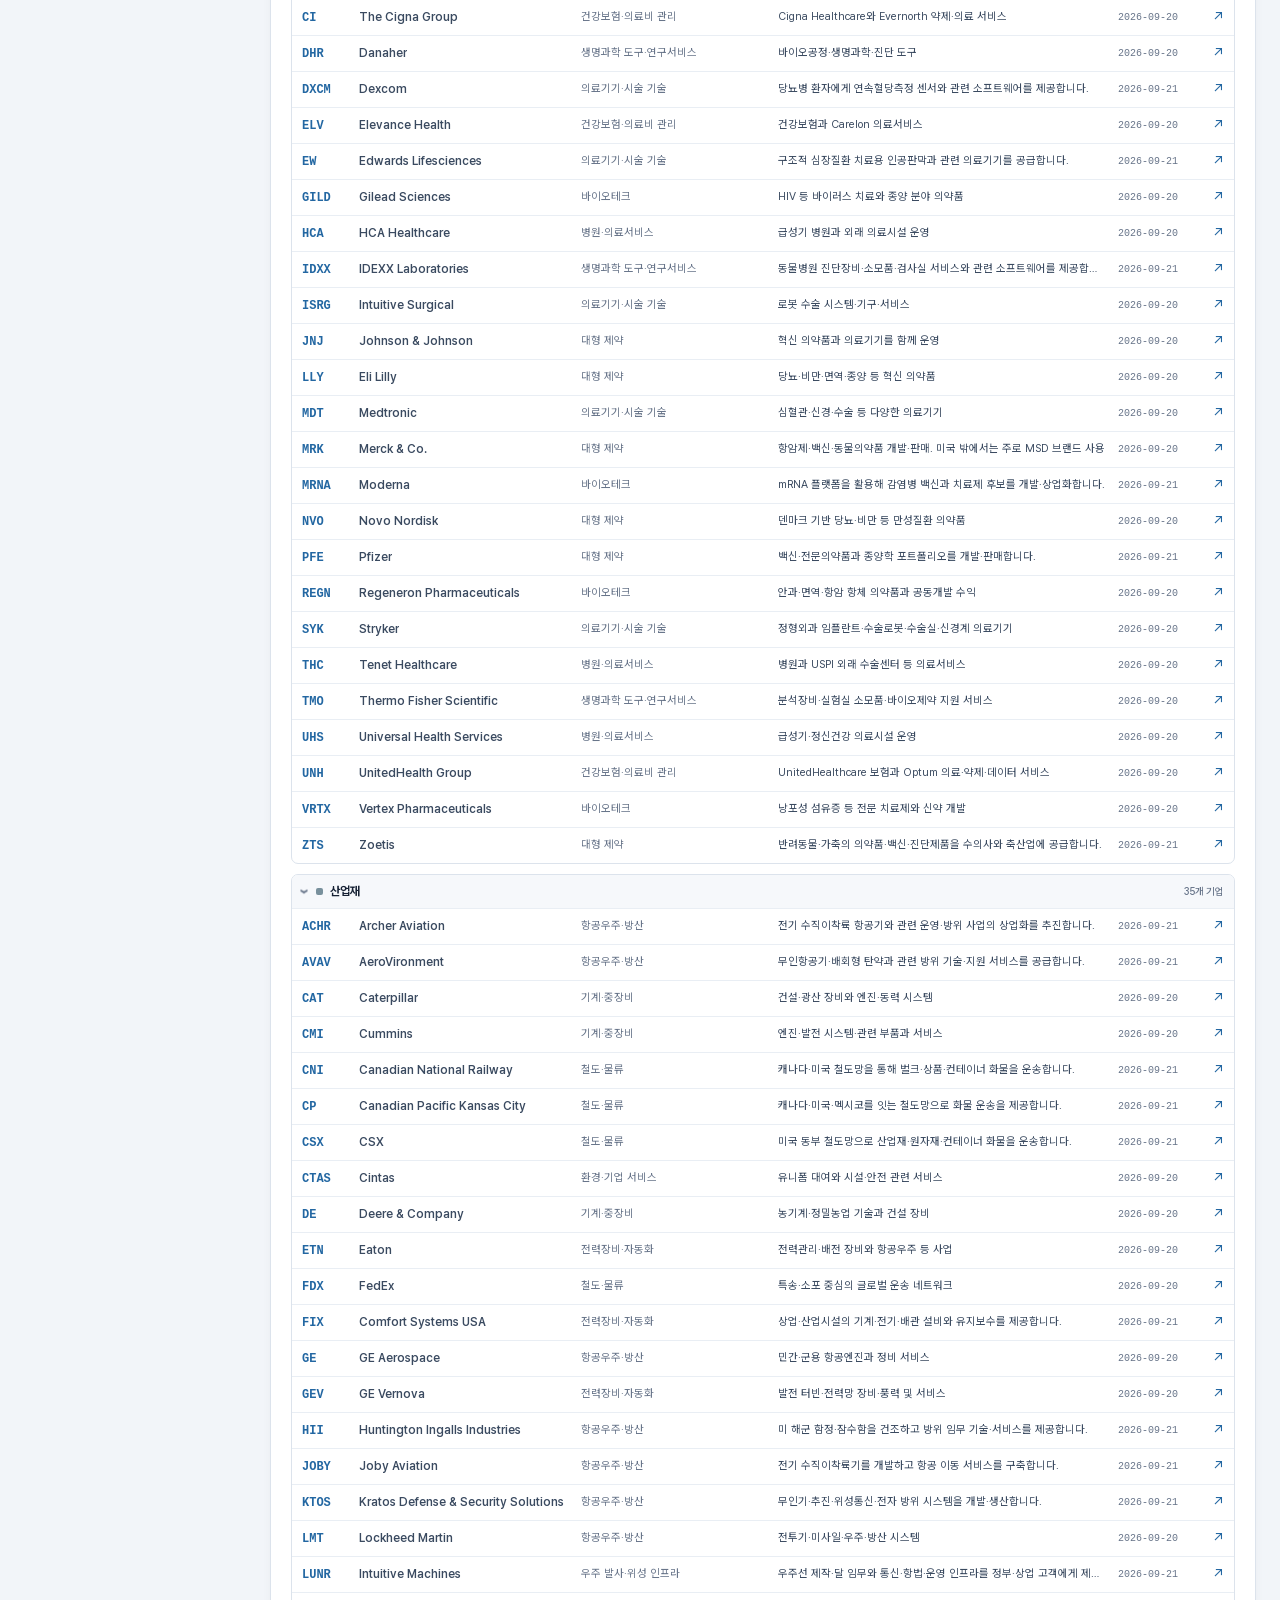
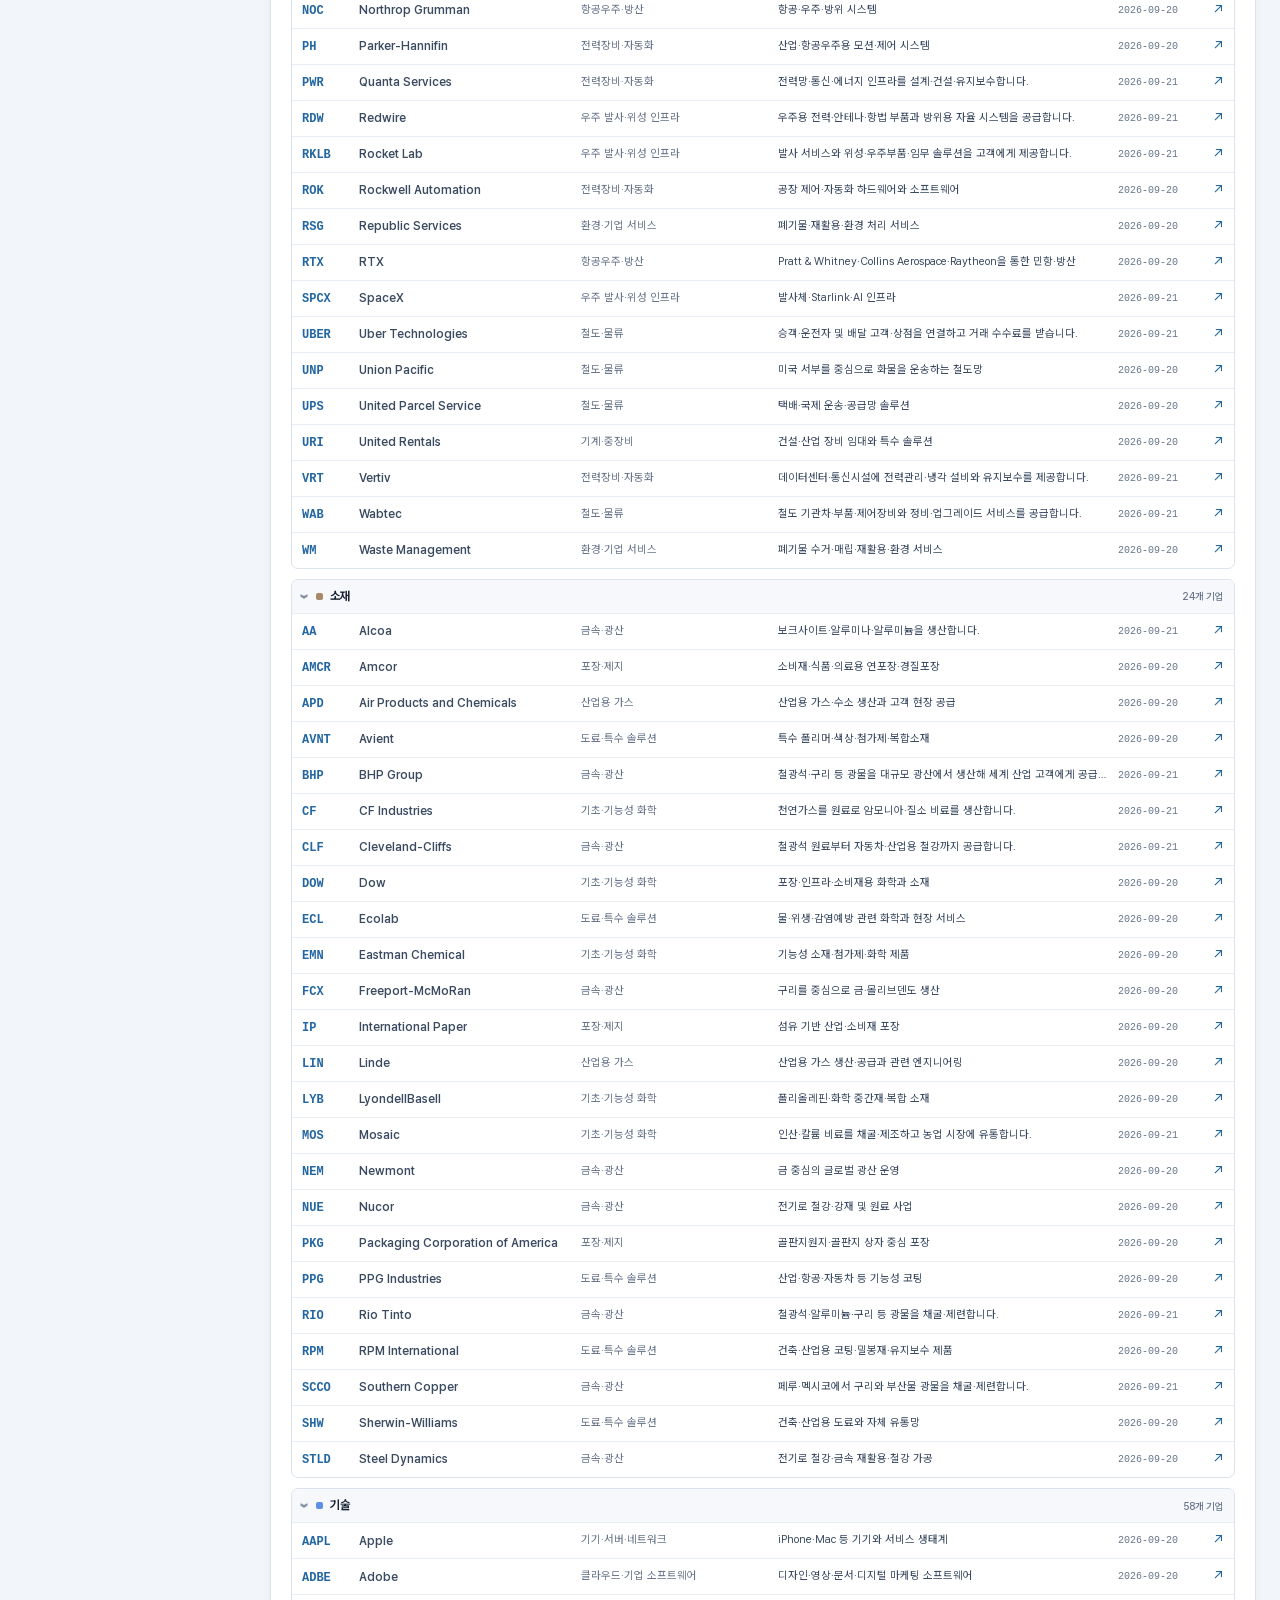
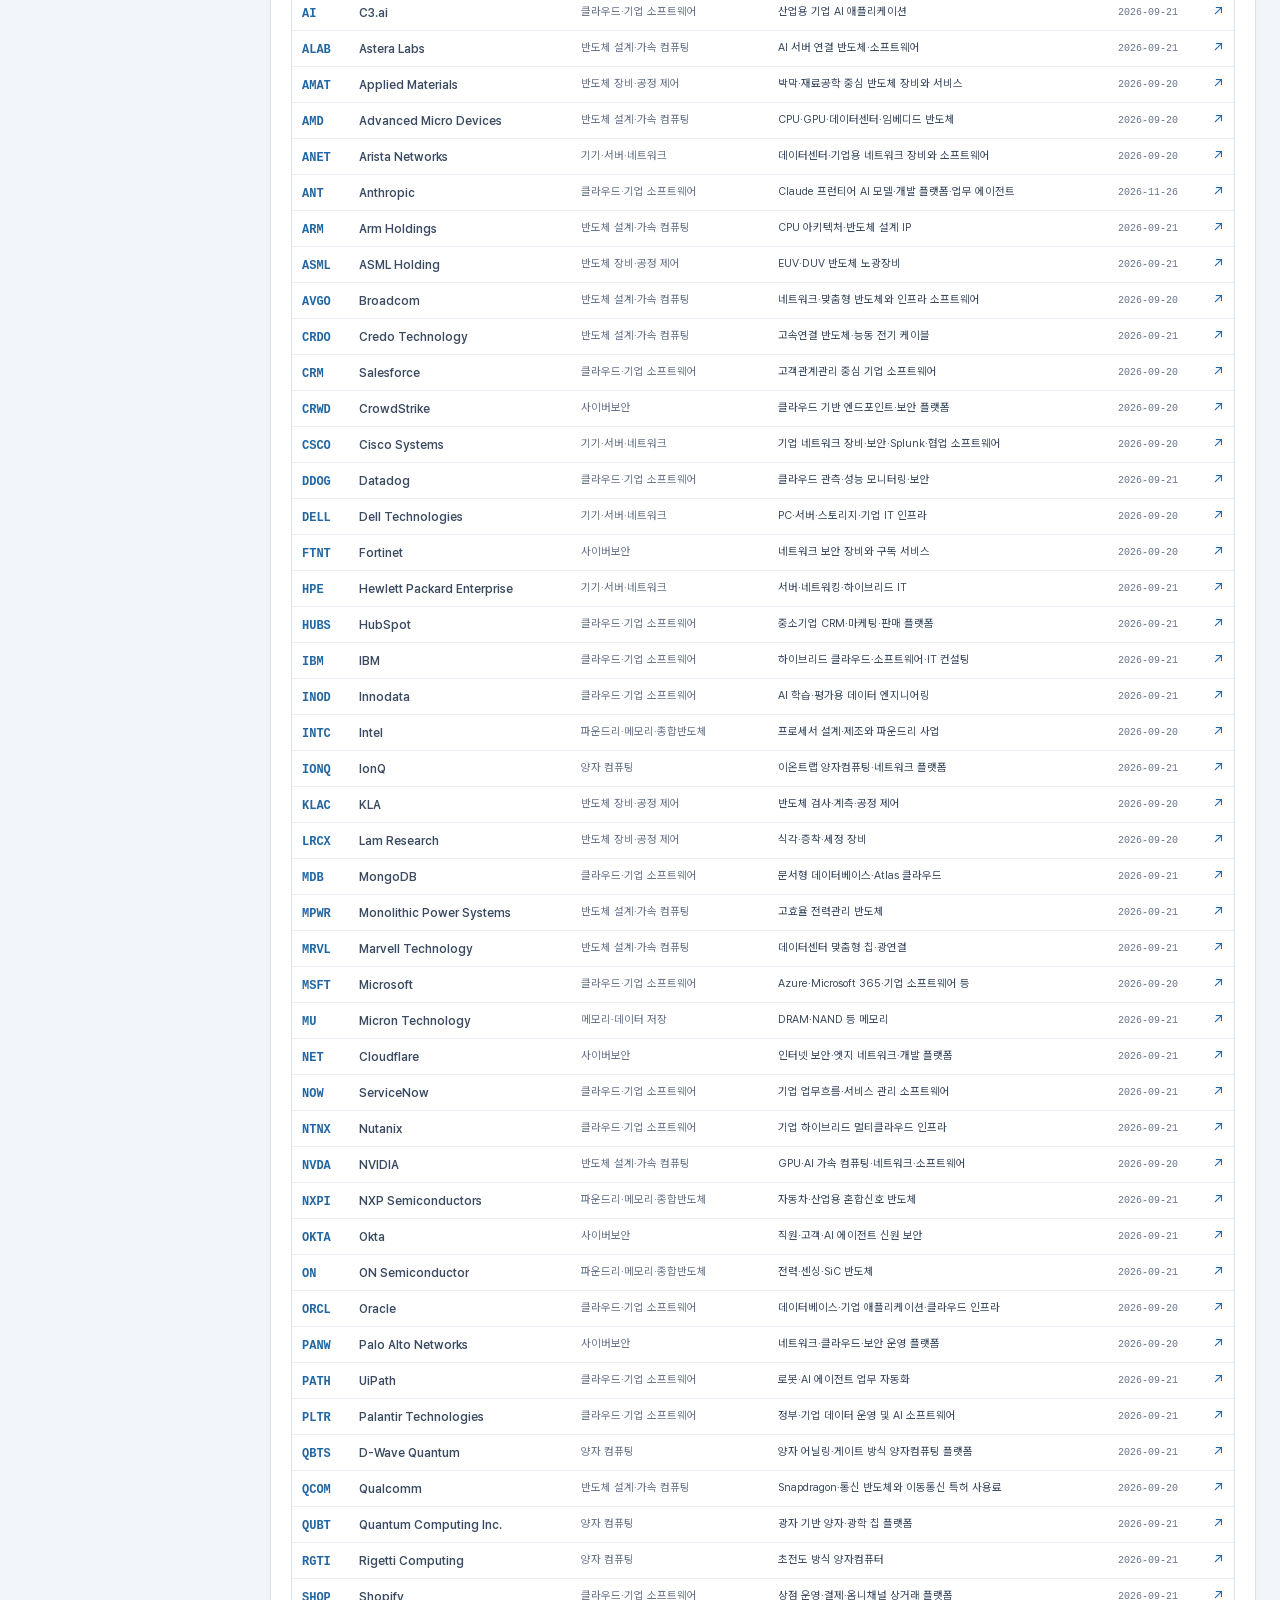
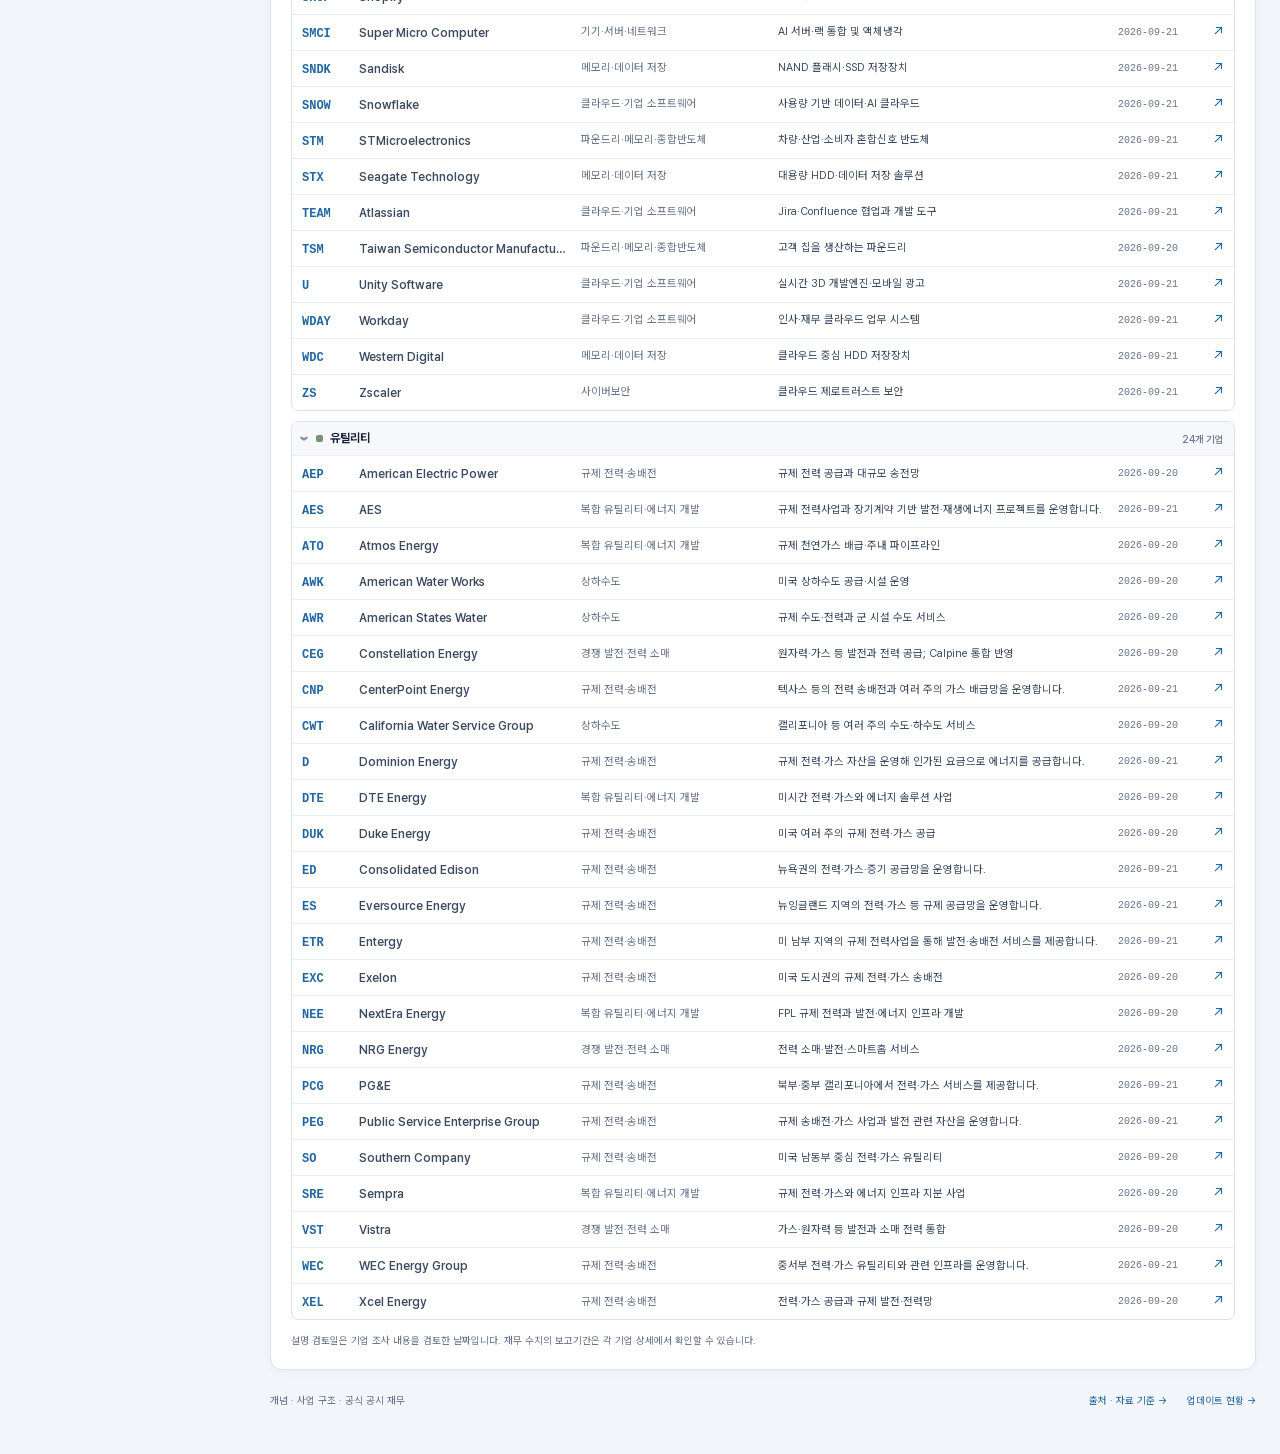
